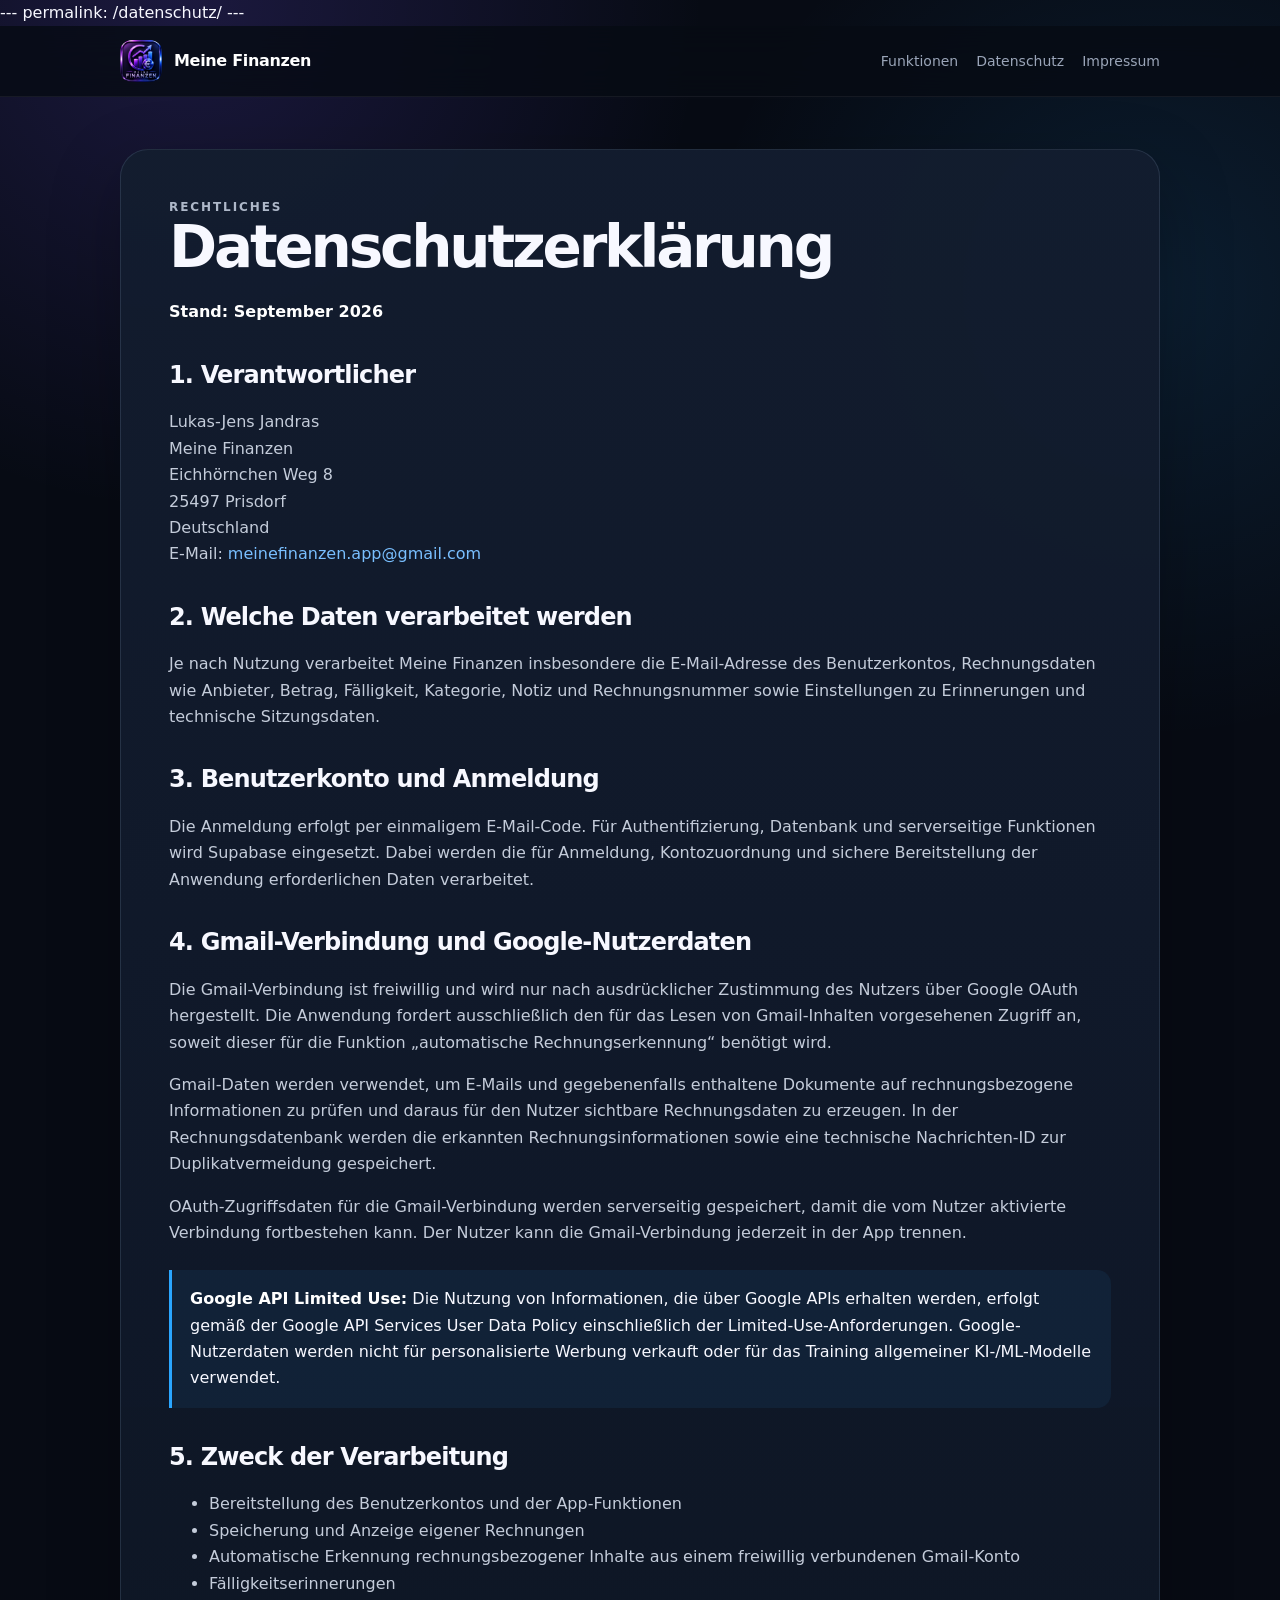
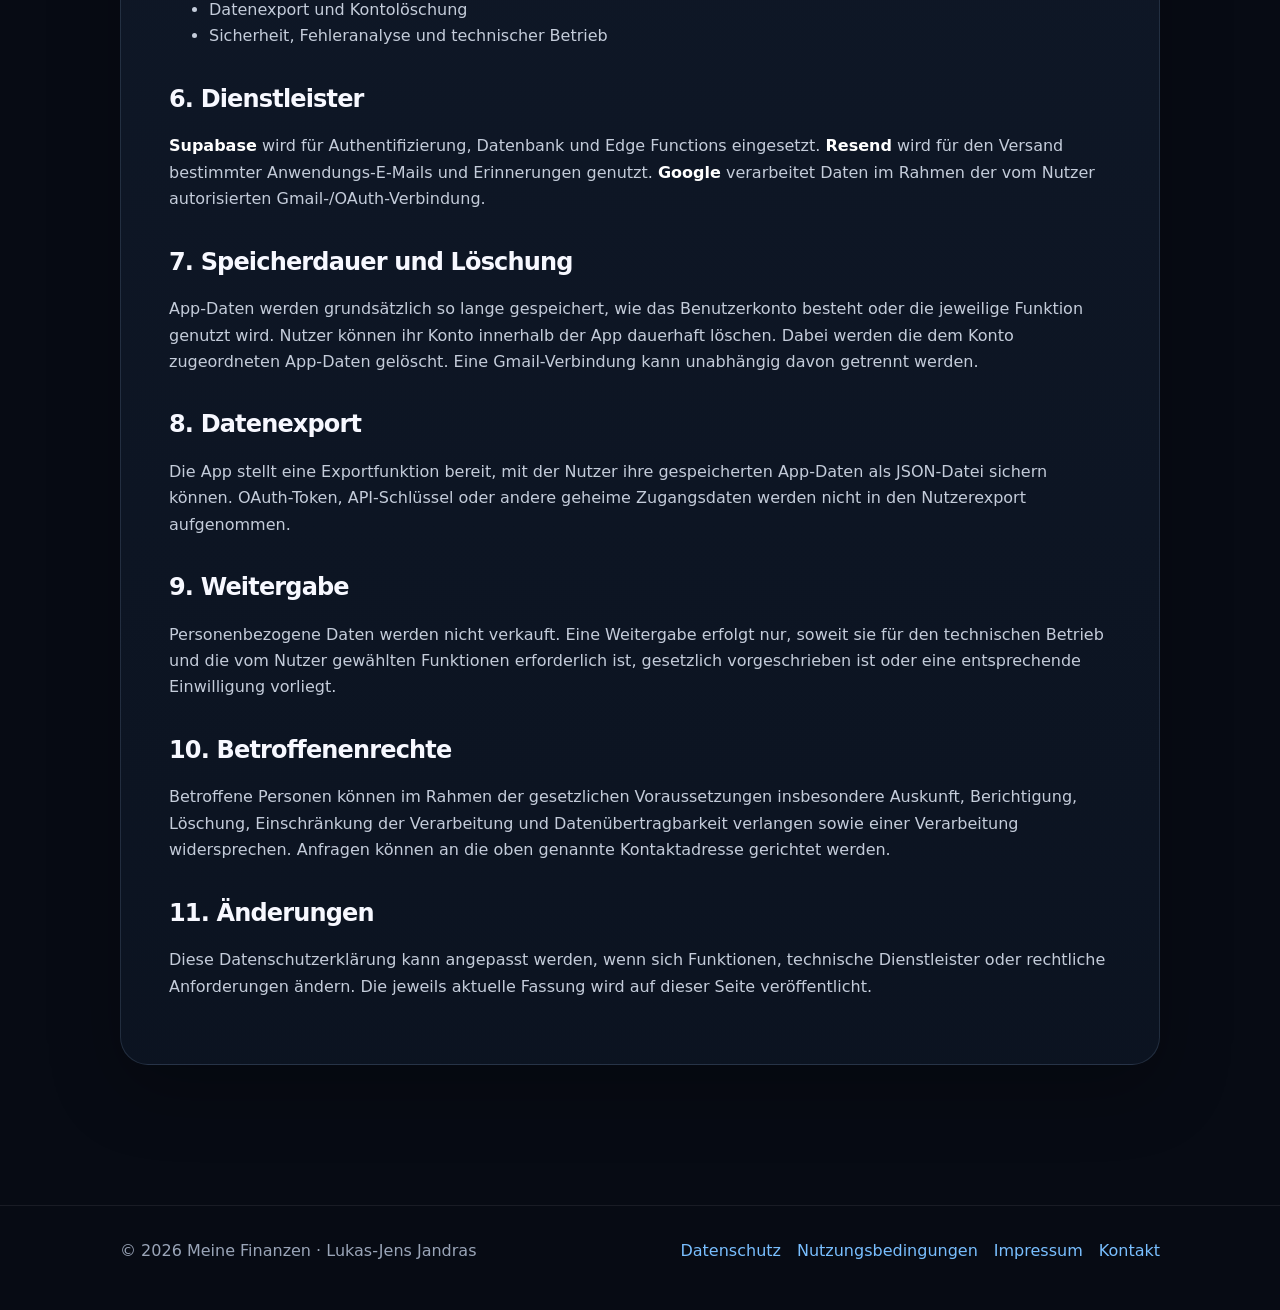
==== datenschutz.html @ 418738ff "Add files via upload" ====
---
permalink: /datenschutz/
---
<!doctype html><html lang="de"><head><meta charset="utf-8">
<meta name="viewport" content="width=device-width,initial-scale=1,viewport-fit=cover">
<meta name="theme-color" content="#070b14">
<link rel="icon" href="/logo.png">
<link rel="stylesheet" href="/styles.css">
<title>Datenschutz – Meine Finanzen</title>
<meta name="description" content="Datenschutzerklärung von Meine Finanzen.">
</head><body>
<div class="topbar">
  <div class="wrap nav">
    <a class="brand" href="/"><img src="/logo.png" alt=""><span>Meine Finanzen</span></a>
    <div class="links">
      <a href="/#funktionen">Funktionen</a>
      <a href="/datenschutz/">Datenschutz</a>
      <a href="/impressum/">Impressum</a>
    </div>
  </div>
</div>

<main class="legalWrap"><div class="wrap"><article class="legal">
<span class="kicker">Rechtliches</span><h1>Datenschutzerklärung</h1>
<p><strong>Stand: September 2026</strong></p>

<h2>1. Verantwortlicher</h2>
<p>Lukas-Jens Jandras<br>Meine Finanzen<br>Eichhörnchen Weg 8<br>25497 Prisdorf<br>Deutschland<br>
E-Mail: <a href="mailto:meinefinanzen.app@gmail.com">meinefinanzen.app@gmail.com</a></p>

<h2>2. Welche Daten verarbeitet werden</h2>
<p>Je nach Nutzung verarbeitet Meine Finanzen insbesondere die E-Mail-Adresse des Benutzerkontos, Rechnungsdaten wie Anbieter, Betrag, Fälligkeit, Kategorie, Notiz und Rechnungsnummer sowie Einstellungen zu Erinnerungen und technische Sitzungsdaten.</p>

<h2>3. Benutzerkonto und Anmeldung</h2>
<p>Die Anmeldung erfolgt per einmaligem E-Mail-Code. Für Authentifizierung, Datenbank und serverseitige Funktionen wird Supabase eingesetzt. Dabei werden die für Anmeldung, Kontozuordnung und sichere Bereitstellung der Anwendung erforderlichen Daten verarbeitet.</p>

<h2>4. Gmail-Verbindung und Google-Nutzerdaten</h2>
<p>Die Gmail-Verbindung ist freiwillig und wird nur nach ausdrücklicher Zustimmung des Nutzers über Google OAuth hergestellt. Die Anwendung fordert ausschließlich den für das Lesen von Gmail-Inhalten vorgesehenen Zugriff an, soweit dieser für die Funktion „automatische Rechnungserkennung“ benötigt wird.</p>
<p>Gmail-Daten werden verwendet, um E-Mails und gegebenenfalls enthaltene Dokumente auf rechnungsbezogene Informationen zu prüfen und daraus für den Nutzer sichtbare Rechnungsdaten zu erzeugen. In der Rechnungsdatenbank werden die erkannten Rechnungsinformationen sowie eine technische Nachrichten-ID zur Duplikatvermeidung gespeichert.</p>
<p>OAuth-Zugriffsdaten für die Gmail-Verbindung werden serverseitig gespeichert, damit die vom Nutzer aktivierte Verbindung fortbestehen kann. Der Nutzer kann die Gmail-Verbindung jederzeit in der App trennen.</p>

<div class="note"><strong>Google API Limited Use:</strong> Die Nutzung von Informationen, die über Google APIs erhalten werden, erfolgt gemäß der Google API Services User Data Policy einschließlich der Limited-Use-Anforderungen. Google-Nutzerdaten werden nicht für personalisierte Werbung verkauft oder für das Training allgemeiner KI-/ML-Modelle verwendet.</div>

<h2>5. Zweck der Verarbeitung</h2>
<ul>
<li>Bereitstellung des Benutzerkontos und der App-Funktionen</li>
<li>Speicherung und Anzeige eigener Rechnungen</li>
<li>Automatische Erkennung rechnungsbezogener Inhalte aus einem freiwillig verbundenen Gmail-Konto</li>
<li>Fälligkeitserinnerungen</li>
<li>Datenexport und Kontolöschung</li>
<li>Sicherheit, Fehleranalyse und technischer Betrieb</li>
</ul>

<h2>6. Dienstleister</h2>
<p><strong>Supabase</strong> wird für Authentifizierung, Datenbank und Edge Functions eingesetzt. <strong>Resend</strong> wird für den Versand bestimmter Anwendungs-E-Mails und Erinnerungen genutzt. <strong>Google</strong> verarbeitet Daten im Rahmen der vom Nutzer autorisierten Gmail-/OAuth-Verbindung.</p>

<h2>7. Speicherdauer und Löschung</h2>
<p>App-Daten werden grundsätzlich so lange gespeichert, wie das Benutzerkonto besteht oder die jeweilige Funktion genutzt wird. Nutzer können ihr Konto innerhalb der App dauerhaft löschen. Dabei werden die dem Konto zugeordneten App-Daten gelöscht. Eine Gmail-Verbindung kann unabhängig davon getrennt werden.</p>

<h2>8. Datenexport</h2>
<p>Die App stellt eine Exportfunktion bereit, mit der Nutzer ihre gespeicherten App-Daten als JSON-Datei sichern können. OAuth-Token, API-Schlüssel oder andere geheime Zugangsdaten werden nicht in den Nutzerexport aufgenommen.</p>

<h2>9. Weitergabe</h2>
<p>Personenbezogene Daten werden nicht verkauft. Eine Weitergabe erfolgt nur, soweit sie für den technischen Betrieb und die vom Nutzer gewählten Funktionen erforderlich ist, gesetzlich vorgeschrieben ist oder eine entsprechende Einwilligung vorliegt.</p>

<h2>10. Betroffenenrechte</h2>
<p>Betroffene Personen können im Rahmen der gesetzlichen Voraussetzungen insbesondere Auskunft, Berichtigung, Löschung, Einschränkung der Verarbeitung und Datenübertragbarkeit verlangen sowie einer Verarbeitung widersprechen. Anfragen können an die oben genannte Kontaktadresse gerichtet werden.</p>

<h2>11. Änderungen</h2>
<p>Diese Datenschutzerklärung kann angepasst werden, wenn sich Funktionen, technische Dienstleister oder rechtliche Anforderungen ändern. Die jeweils aktuelle Fassung wird auf dieser Seite veröffentlicht.</p>
</article></div></main>
<footer class="footer">
  <div class="wrap footerRow">
    <div>© 2026 Meine Finanzen · Lukas-Jens Jandras</div>
    <div class="footerLinks">
      <a href="/datenschutz/">Datenschutz</a>
      <a href="/nutzungsbedingungen/">Nutzungsbedingungen</a>
      <a href="/impressum/">Impressum</a>
      <a href="mailto:meinefinanzen.app@gmail.com">Kontakt</a>
    </div>
  </div>
</footer>
</body></html>
---- styles.css ----
:root{
  --bg:#070b14;--bg2:#0b1220;--card:#101827;--line:#243047;
  --text:#f7f8ff;--muted:#9aa5b8;--violet:#7757ff;--blue:#2aa6ff;
  --ok:#4fe0a1;--danger:#ff637d;--max:1040px
}
*{box-sizing:border-box}
html{scroll-behavior:smooth}
body{
  margin:0;color:var(--text);font:16px/1.65 Inter,ui-sans-serif,system-ui,-apple-system,
  BlinkMacSystemFont,"Segoe UI",sans-serif;
  background:
    radial-gradient(circle at 15% 0%,rgba(119,87,255,.18),transparent 32rem),
    radial-gradient(circle at 90% 10%,rgba(42,166,255,.12),transparent 28rem),
    var(--bg);
}
a{color:#79bfff;text-decoration:none}
a:hover{text-decoration:underline}
.wrap{width:min(calc(100% - 32px),var(--max));margin:auto}
.topbar{
  position:sticky;top:0;z-index:20;background:rgba(7,11,20,.82);
  backdrop-filter:blur(16px);border-bottom:1px solid rgba(255,255,255,.06)
}
.nav{min-height:70px;display:flex;align-items:center;justify-content:space-between;gap:20px}
.brand{display:flex;align-items:center;gap:12px;color:white;font-weight:800;letter-spacing:-.02em}
.brand img{width:42px;height:42px;border-radius:12px;object-fit:cover}
.links{display:flex;gap:18px;align-items:center;flex-wrap:wrap}
.links a{color:var(--muted);font-size:14px}
.hero{padding:88px 0 54px}
.heroGrid{display:grid;grid-template-columns:1.15fr .85fr;gap:56px;align-items:center}
.badge{
  display:inline-flex;padding:7px 12px;border:1px solid rgba(125,122,255,.35);
  border-radius:999px;background:rgba(119,87,255,.09);color:#c9c1ff;font-size:13px;font-weight:700
}
h1{font-size:clamp(44px,8vw,78px);line-height:1.02;letter-spacing:-.055em;margin:18px 0 22px}
h2{font-size:clamp(28px,4vw,40px);line-height:1.15;letter-spacing:-.035em;margin:0 0 20px}
h3{margin:0 0 8px;font-size:19px}
.lead{font-size:19px;color:#b7c1d2;max-width:700px}
.cta{display:flex;gap:12px;flex-wrap:wrap;margin-top:30px}
.btn{
  display:inline-flex;align-items:center;justify-content:center;padding:13px 19px;border-radius:14px;
  font-weight:800;border:1px solid var(--line);color:white;background:#121b2c;text-decoration:none!important
}
.btn.primary{border:0;background:linear-gradient(135deg,var(--violet),var(--blue));box-shadow:0 12px 35px rgba(61,123,255,.22)}
.heroCard,.card,.legal{
  border:1px solid rgba(136,158,194,.18);background:linear-gradient(180deg,rgba(19,29,47,.95),rgba(12,20,34,.96));
  box-shadow:0 24px 70px rgba(0,0,0,.26)
}
.heroCard{border-radius:34px;padding:24px}
.heroCard img{width:100%;display:block;border-radius:28px}
.section{padding:54px 0}
.muted{color:var(--muted)}
.grid{display:grid;grid-template-columns:repeat(2,minmax(0,1fr));gap:16px}
.card{padding:25px;border-radius:22px}
.icon{
  width:44px;height:44px;border-radius:14px;display:grid;place-items:center;margin-bottom:18px;
  background:linear-gradient(135deg,rgba(119,87,255,.28),rgba(42,166,255,.2));font-size:20px
}
.security{
  margin-top:20px;padding:22px;border-radius:22px;border:1px solid rgba(79,224,161,.2);
  background:rgba(79,224,161,.055)
}
.footer{margin-top:60px;padding:32px 0 46px;border-top:1px solid rgba(255,255,255,.07);color:var(--muted)}
.footerRow{display:flex;justify-content:space-between;gap:20px;flex-wrap:wrap}
.footerLinks{display:flex;gap:16px;flex-wrap:wrap}
.legalWrap{padding:52px 0 80px}
.legal{border-radius:28px;padding:clamp(24px,5vw,48px)}
.legal h1{font-size:clamp(38px,7vw,58px);margin-top:0}
.legal h2{font-size:24px;margin-top:36px}
.legal h3{margin-top:28px}
.legal p,.legal li{color:#c4ccda}
.legal strong{color:white}
.note{
  margin:24px 0;padding:16px 18px;border-left:3px solid var(--blue);
  background:rgba(42,166,255,.07);border-radius:0 14px 14px 0
}
.kicker{color:#aeb8c9;text-transform:uppercase;letter-spacing:.16em;font-size:12px;font-weight:800}
@media(max-width:760px){
  .hero{padding-top:56px}.heroGrid{grid-template-columns:1fr;gap:30px}
  .heroCard{max-width:430px}.grid{grid-template-columns:1fr}
  .nav{align-items:flex-start;padding:12px 0}.links{justify-content:flex-end;gap:10px}
  .links a{font-size:12px}.brand span{display:none}
}
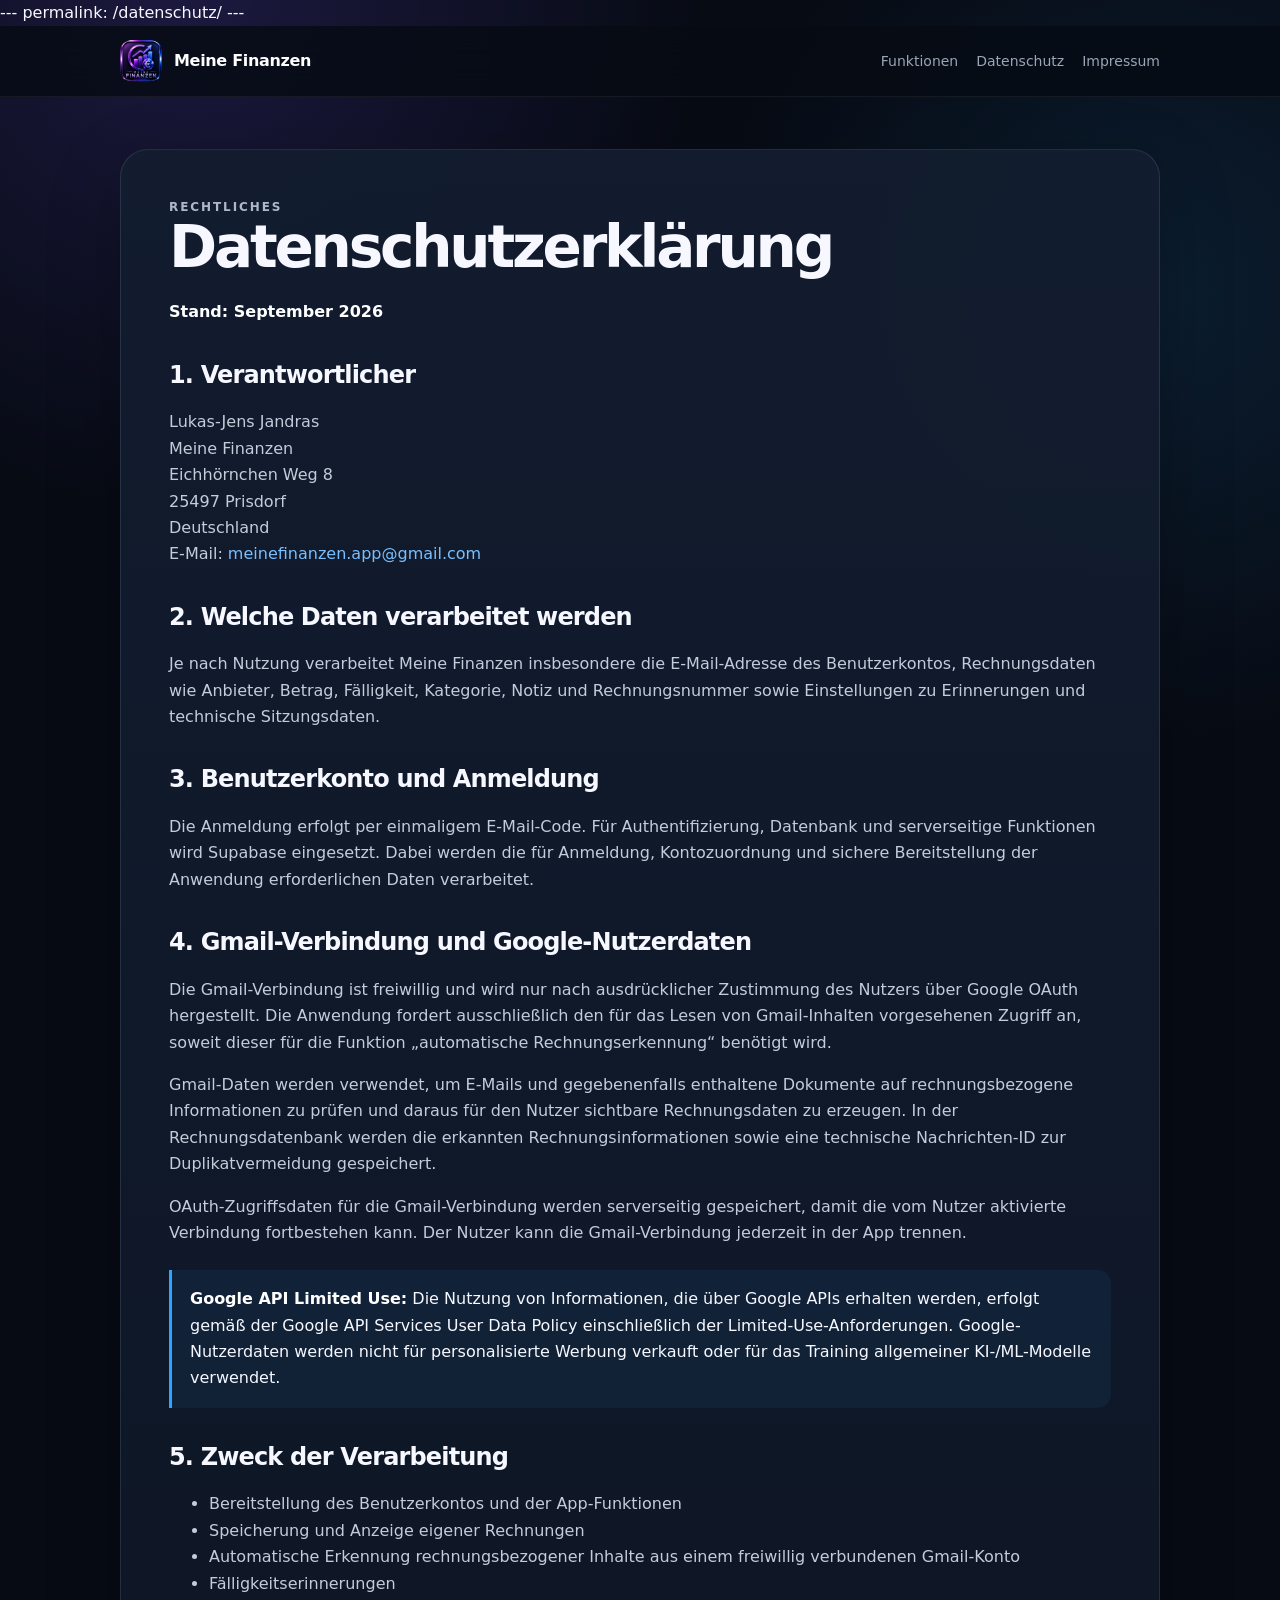
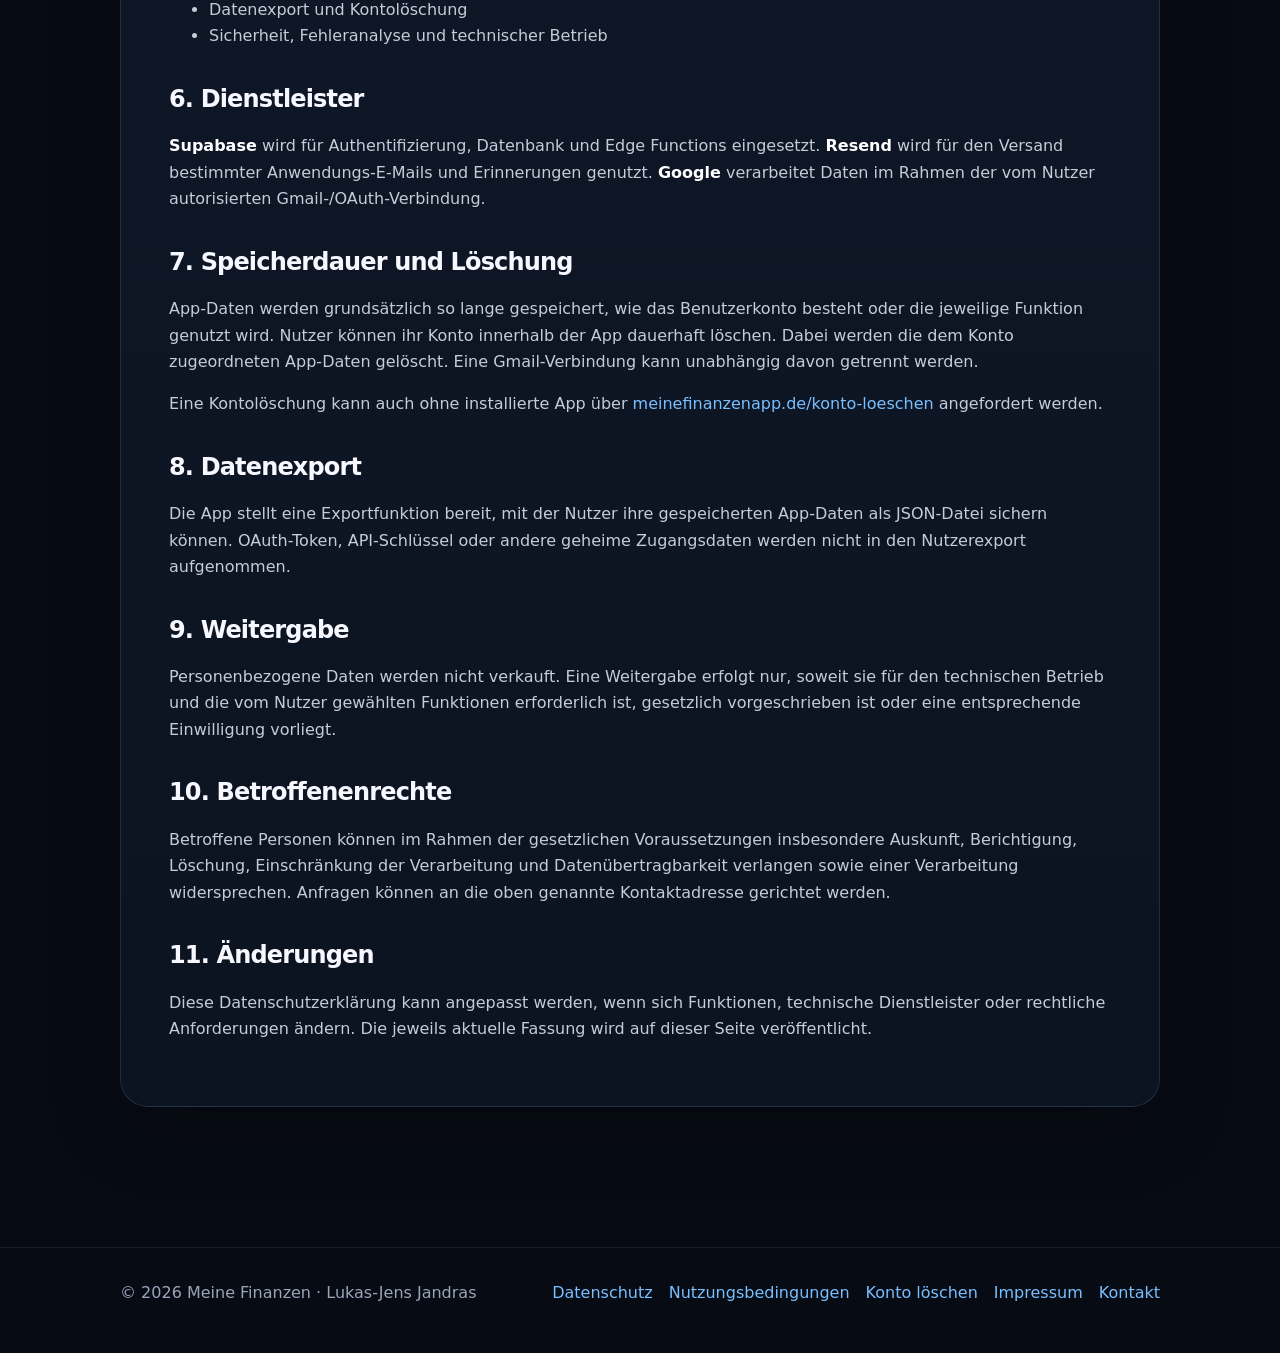
==== commit 94eec9ab: "Add files via upload" ====
--- a/datenschutz.html
+++ b/datenschutz.html
@@ -55,7 +55,7 @@
 <p><strong>Supabase</strong> wird für Authentifizierung, Datenbank und Edge Functions eingesetzt. <strong>Resend</strong> wird für den Versand bestimmter Anwendungs-E-Mails und Erinnerungen genutzt. <strong>Google</strong> verarbeitet Daten im Rahmen der vom Nutzer autorisierten Gmail-/OAuth-Verbindung.</p>
 
 <h2>7. Speicherdauer und Löschung</h2>
-<p>App-Daten werden grundsätzlich so lange gespeichert, wie das Benutzerkonto besteht oder die jeweilige Funktion genutzt wird. Nutzer können ihr Konto innerhalb der App dauerhaft löschen. Dabei werden die dem Konto zugeordneten App-Daten gelöscht. Eine Gmail-Verbindung kann unabhängig davon getrennt werden.</p>
+<p>App-Daten werden grundsätzlich so lange gespeichert, wie das Benutzerkonto besteht oder die jeweilige Funktion genutzt wird. Nutzer können ihr Konto innerhalb der App dauerhaft löschen. Dabei werden die dem Konto zugeordneten App-Daten gelöscht. Eine Gmail-Verbindung kann unabhängig davon getrennt werden.</p><p>Eine Kontolöschung kann auch ohne installierte App über <a href="/konto-loeschen/">meinefinanzenapp.de/konto-loeschen</a> angefordert werden.</p>
 
 <h2>8. Datenexport</h2>
 <p>Die App stellt eine Exportfunktion bereit, mit der Nutzer ihre gespeicherten App-Daten als JSON-Datei sichern können. OAuth-Token, API-Schlüssel oder andere geheime Zugangsdaten werden nicht in den Nutzerexport aufgenommen.</p>
@@ -75,6 +75,7 @@
     <div class="footerLinks">
       <a href="/datenschutz/">Datenschutz</a>
       <a href="/nutzungsbedingungen/">Nutzungsbedingungen</a>
+      <a href="/konto-loeschen/">Konto löschen</a>
       <a href="/impressum/">Impressum</a>
       <a href="mailto:meinefinanzen.app@gmail.com">Kontakt</a>
     </div>
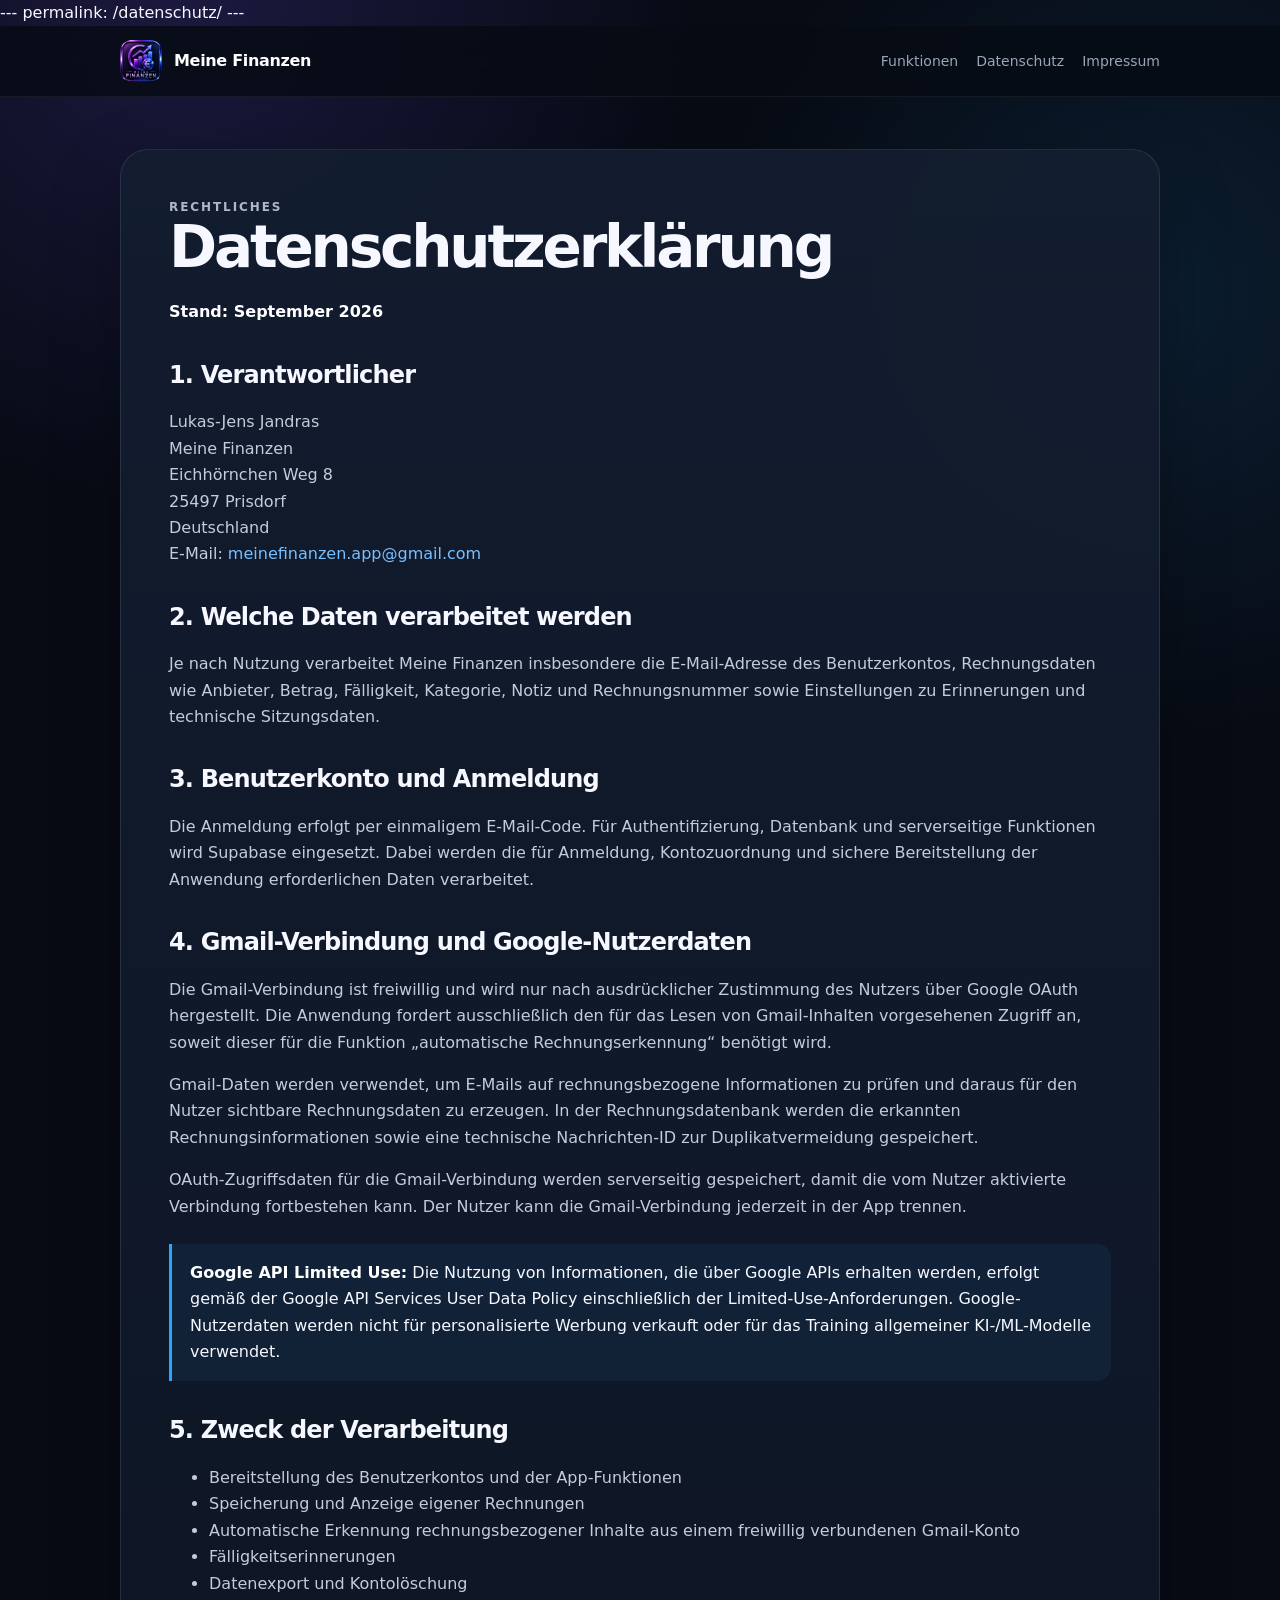
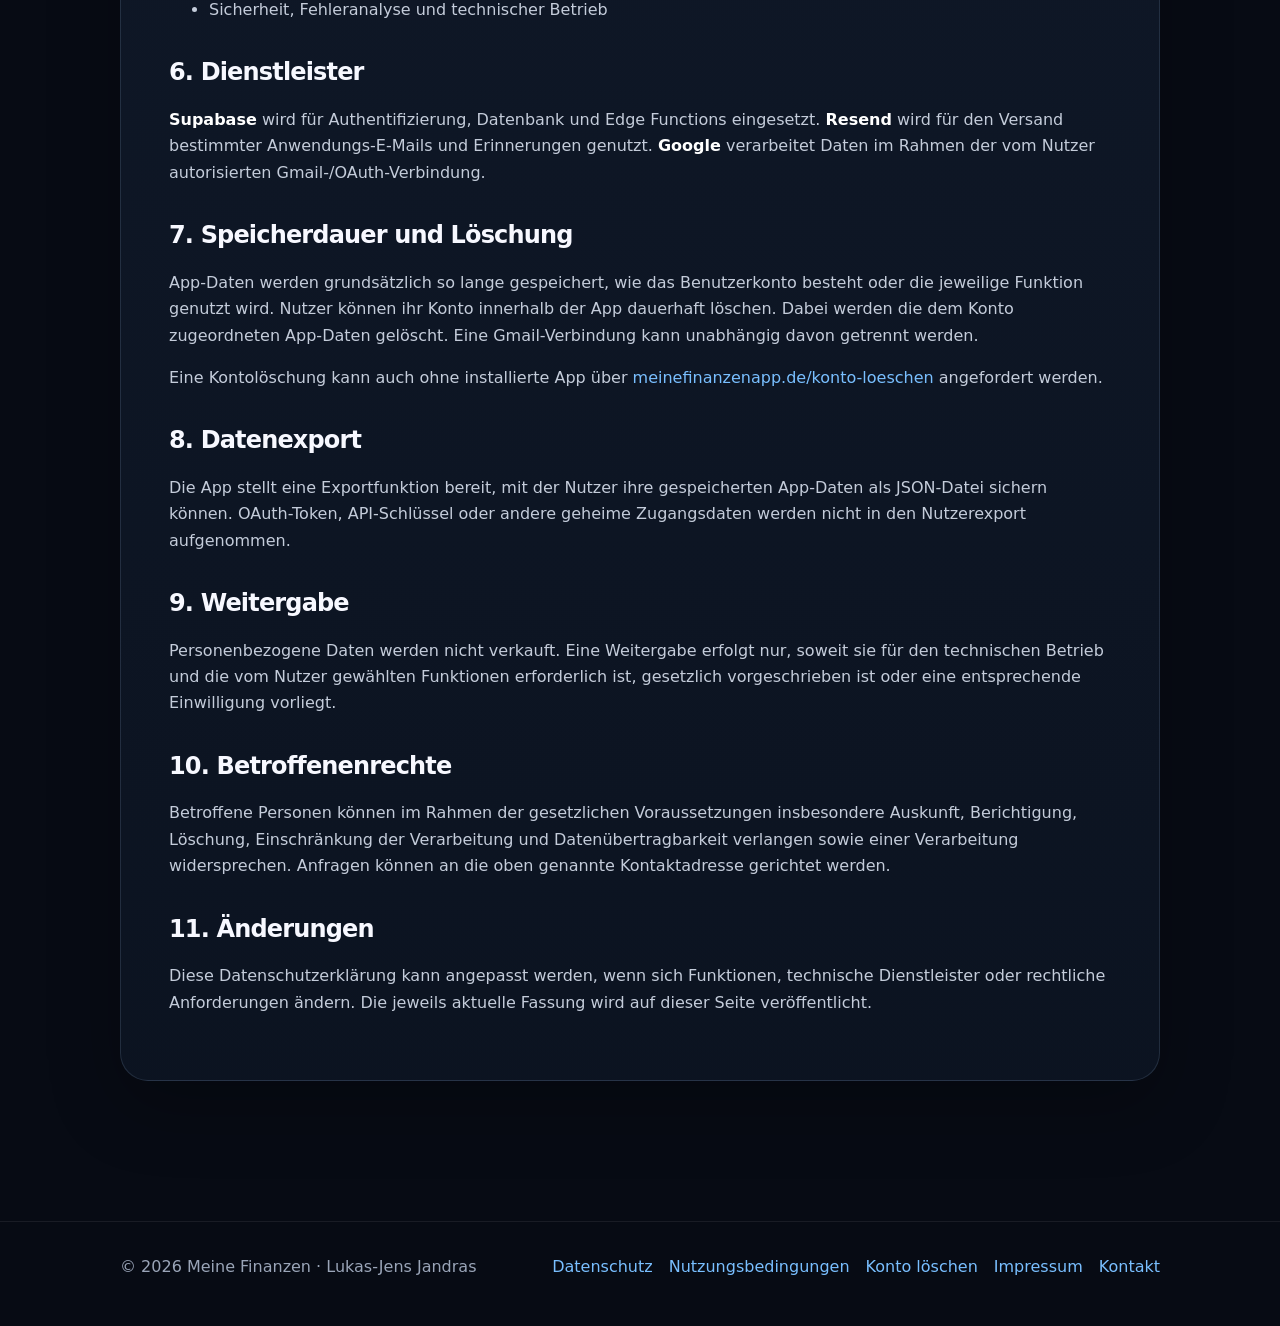
==== commit 78a24cc5: "Update datenschutz.html" ====
--- a/datenschutz.html
+++ b/datenschutz.html
@@ -1,84 +1,274 @@
 ---
 permalink: /datenschutz/
 ---
-<!doctype html><html lang="de"><head><meta charset="utf-8">
+<!doctype html>
+<html lang="de">
+<head>
+<meta charset="utf-8">
+
 <meta name="viewport" content="width=device-width,initial-scale=1,viewport-fit=cover">
 <meta name="theme-color" content="#070b14">
+
 <link rel="icon" href="/logo.png">
 <link rel="stylesheet" href="/styles.css">
+
 <title>Datenschutz – Meine Finanzen</title>
-<meta name="description" content="Datenschutzerklärung von Meine Finanzen.">
-</head><body>
+
+<meta
+  name="description"
+  content="Datenschutzerklärung von Meine Finanzen."
+>
+</head>
+
+<body>
+
 <div class="topbar">
   <div class="wrap nav">
-    <a class="brand" href="/"><img src="/logo.png" alt=""><span>Meine Finanzen</span></a>
+
+    <a class="brand" href="/">
+      <img src="/logo.png" alt="">
+      <span>Meine Finanzen</span>
+    </a>
+
     <div class="links">
       <a href="/#funktionen">Funktionen</a>
       <a href="/datenschutz/">Datenschutz</a>
       <a href="/impressum/">Impressum</a>
     </div>
+
   </div>
 </div>
 
-<main class="legalWrap"><div class="wrap"><article class="legal">
-<span class="kicker">Rechtliches</span><h1>Datenschutzerklärung</h1>
-<p><strong>Stand: September 2026</strong></p>
+
+<main class="legalWrap">
+<div class="wrap">
+
+<article class="legal">
+
+<span class="kicker">Rechtliches</span>
+
+<h1>Datenschutzerklärung</h1>
+
+<p>
+  <strong>Stand: September 2026</strong>
+</p>
+
 
 <h2>1. Verantwortlicher</h2>
-<p>Lukas-Jens Jandras<br>Meine Finanzen<br>Eichhörnchen Weg 8<br>25497 Prisdorf<br>Deutschland<br>
-E-Mail: <a href="mailto:meinefinanzen.app@gmail.com">meinefinanzen.app@gmail.com</a></p>
+
+<p>
+Lukas-Jens Jandras<br>
+Meine Finanzen<br>
+Eichhörnchen Weg 8<br>
+25497 Prisdorf<br>
+Deutschland<br>
+E-Mail:
+<a href="mailto:meinefinanzen.app@gmail.com">
+meinefinanzen.app@gmail.com
+</a>
+</p>
+
 
 <h2>2. Welche Daten verarbeitet werden</h2>
-<p>Je nach Nutzung verarbeitet Meine Finanzen insbesondere die E-Mail-Adresse des Benutzerkontos, Rechnungsdaten wie Anbieter, Betrag, Fälligkeit, Kategorie, Notiz und Rechnungsnummer sowie Einstellungen zu Erinnerungen und technische Sitzungsdaten.</p>
+
+<p>
+Je nach Nutzung verarbeitet Meine Finanzen insbesondere die
+E-Mail-Adresse des Benutzerkontos, Rechnungsdaten wie Anbieter,
+Betrag, Fälligkeit, Kategorie, Notiz und Rechnungsnummer sowie
+Einstellungen zu Erinnerungen und technische Sitzungsdaten.
+</p>
+
 
 <h2>3. Benutzerkonto und Anmeldung</h2>
-<p>Die Anmeldung erfolgt per einmaligem E-Mail-Code. Für Authentifizierung, Datenbank und serverseitige Funktionen wird Supabase eingesetzt. Dabei werden die für Anmeldung, Kontozuordnung und sichere Bereitstellung der Anwendung erforderlichen Daten verarbeitet.</p>
+
+<p>
+Die Anmeldung erfolgt per einmaligem E-Mail-Code.
+Für Authentifizierung, Datenbank und serverseitige Funktionen wird
+Supabase eingesetzt.
+
+Dabei werden die für Anmeldung, Kontozuordnung und sichere
+Bereitstellung der Anwendung erforderlichen Daten verarbeitet.
+</p>
+
 
 <h2>4. Gmail-Verbindung und Google-Nutzerdaten</h2>
-<p>Die Gmail-Verbindung ist freiwillig und wird nur nach ausdrücklicher Zustimmung des Nutzers über Google OAuth hergestellt. Die Anwendung fordert ausschließlich den für das Lesen von Gmail-Inhalten vorgesehenen Zugriff an, soweit dieser für die Funktion „automatische Rechnungserkennung“ benötigt wird.</p>
-<p>Gmail-Daten werden verwendet, um E-Mails und gegebenenfalls enthaltene Dokumente auf rechnungsbezogene Informationen zu prüfen und daraus für den Nutzer sichtbare Rechnungsdaten zu erzeugen. In der Rechnungsdatenbank werden die erkannten Rechnungsinformationen sowie eine technische Nachrichten-ID zur Duplikatvermeidung gespeichert.</p>
-<p>OAuth-Zugriffsdaten für die Gmail-Verbindung werden serverseitig gespeichert, damit die vom Nutzer aktivierte Verbindung fortbestehen kann. Der Nutzer kann die Gmail-Verbindung jederzeit in der App trennen.</p>
-
-<div class="note"><strong>Google API Limited Use:</strong> Die Nutzung von Informationen, die über Google APIs erhalten werden, erfolgt gemäß der Google API Services User Data Policy einschließlich der Limited-Use-Anforderungen. Google-Nutzerdaten werden nicht für personalisierte Werbung verkauft oder für das Training allgemeiner KI-/ML-Modelle verwendet.</div>
+
+<p>
+Die Gmail-Verbindung ist freiwillig und wird nur nach ausdrücklicher
+Zustimmung des Nutzers über Google OAuth hergestellt.
+
+Die Anwendung fordert ausschließlich den für das Lesen von
+Gmail-Inhalten vorgesehenen Zugriff an, soweit dieser für die Funktion
+„automatische Rechnungserkennung“ benötigt wird.
+</p>
+
+<p>
+Gmail-Daten werden verwendet, um E-Mails auf rechnungsbezogene
+Informationen zu prüfen und daraus für den Nutzer sichtbare
+Rechnungsdaten zu erzeugen.
+
+In der Rechnungsdatenbank werden die erkannten Rechnungsinformationen
+sowie eine technische Nachrichten-ID zur Duplikatvermeidung gespeichert.
+</p>
+
+<p>
+OAuth-Zugriffsdaten für die Gmail-Verbindung werden serverseitig
+gespeichert, damit die vom Nutzer aktivierte Verbindung fortbestehen kann.
+
+Der Nutzer kann die Gmail-Verbindung jederzeit in der App trennen.
+</p>
+
+
+<div class="note">
+
+<strong>Google API Limited Use:</strong>
+
+Die Nutzung von Informationen, die über Google APIs erhalten werden,
+erfolgt gemäß der Google API Services User Data Policy einschließlich
+der Limited-Use-Anforderungen.
+
+Google-Nutzerdaten werden nicht für personalisierte Werbung verkauft
+oder für das Training allgemeiner KI-/ML-Modelle verwendet.
+
+</div>
+
 
 <h2>5. Zweck der Verarbeitung</h2>
+
 <ul>
-<li>Bereitstellung des Benutzerkontos und der App-Funktionen</li>
-<li>Speicherung und Anzeige eigener Rechnungen</li>
-<li>Automatische Erkennung rechnungsbezogener Inhalte aus einem freiwillig verbundenen Gmail-Konto</li>
-<li>Fälligkeitserinnerungen</li>
-<li>Datenexport und Kontolöschung</li>
-<li>Sicherheit, Fehleranalyse und technischer Betrieb</li>
+  <li>Bereitstellung des Benutzerkontos und der App-Funktionen</li>
+  <li>Speicherung und Anzeige eigener Rechnungen</li>
+  <li>
+    Automatische Erkennung rechnungsbezogener Inhalte aus einem
+    freiwillig verbundenen Gmail-Konto
+  </li>
+  <li>Fälligkeitserinnerungen</li>
+  <li>Datenexport und Kontolöschung</li>
+  <li>Sicherheit, Fehleranalyse und technischer Betrieb</li>
 </ul>
 
+
 <h2>6. Dienstleister</h2>
-<p><strong>Supabase</strong> wird für Authentifizierung, Datenbank und Edge Functions eingesetzt. <strong>Resend</strong> wird für den Versand bestimmter Anwendungs-E-Mails und Erinnerungen genutzt. <strong>Google</strong> verarbeitet Daten im Rahmen der vom Nutzer autorisierten Gmail-/OAuth-Verbindung.</p>
+
+<p>
+<strong>Supabase</strong> wird für Authentifizierung, Datenbank und
+Edge Functions eingesetzt.
+
+<strong>Resend</strong> wird für den Versand bestimmter
+Anwendungs-E-Mails und Erinnerungen genutzt.
+
+<strong>Google</strong> verarbeitet Daten im Rahmen der vom Nutzer
+autorisierten Gmail-/OAuth-Verbindung.
+</p>
+
 
 <h2>7. Speicherdauer und Löschung</h2>
-<p>App-Daten werden grundsätzlich so lange gespeichert, wie das Benutzerkonto besteht oder die jeweilige Funktion genutzt wird. Nutzer können ihr Konto innerhalb der App dauerhaft löschen. Dabei werden die dem Konto zugeordneten App-Daten gelöscht. Eine Gmail-Verbindung kann unabhängig davon getrennt werden.</p><p>Eine Kontolöschung kann auch ohne installierte App über <a href="/konto-loeschen/">meinefinanzenapp.de/konto-loeschen</a> angefordert werden.</p>
+
+<p>
+App-Daten werden grundsätzlich so lange gespeichert, wie das
+Benutzerkonto besteht oder die jeweilige Funktion genutzt wird.
+
+Nutzer können ihr Konto innerhalb der App dauerhaft löschen.
+
+Dabei werden die dem Konto zugeordneten App-Daten gelöscht.
+
+Eine Gmail-Verbindung kann unabhängig davon getrennt werden.
+</p>
+
+<p>
+Eine Kontolöschung kann auch ohne installierte App über
+<a href="/konto-loeschen/">
+meinefinanzenapp.de/konto-loeschen
+</a>
+angefordert werden.
+</p>
+
 
 <h2>8. Datenexport</h2>
-<p>Die App stellt eine Exportfunktion bereit, mit der Nutzer ihre gespeicherten App-Daten als JSON-Datei sichern können. OAuth-Token, API-Schlüssel oder andere geheime Zugangsdaten werden nicht in den Nutzerexport aufgenommen.</p>
+
+<p>
+Die App stellt eine Exportfunktion bereit, mit der Nutzer ihre
+gespeicherten App-Daten als JSON-Datei sichern können.
+
+OAuth-Token, API-Schlüssel oder andere geheime Zugangsdaten werden
+nicht in den Nutzerexport aufgenommen.
+</p>
+
 
 <h2>9. Weitergabe</h2>
-<p>Personenbezogene Daten werden nicht verkauft. Eine Weitergabe erfolgt nur, soweit sie für den technischen Betrieb und die vom Nutzer gewählten Funktionen erforderlich ist, gesetzlich vorgeschrieben ist oder eine entsprechende Einwilligung vorliegt.</p>
+
+<p>
+Personenbezogene Daten werden nicht verkauft.
+
+Eine Weitergabe erfolgt nur, soweit sie für den technischen Betrieb
+und die vom Nutzer gewählten Funktionen erforderlich ist,
+gesetzlich vorgeschrieben ist oder eine entsprechende Einwilligung
+vorliegt.
+</p>
+
 
 <h2>10. Betroffenenrechte</h2>
-<p>Betroffene Personen können im Rahmen der gesetzlichen Voraussetzungen insbesondere Auskunft, Berichtigung, Löschung, Einschränkung der Verarbeitung und Datenübertragbarkeit verlangen sowie einer Verarbeitung widersprechen. Anfragen können an die oben genannte Kontaktadresse gerichtet werden.</p>
+
+<p>
+Betroffene Personen können im Rahmen der gesetzlichen Voraussetzungen
+insbesondere Auskunft, Berichtigung, Löschung, Einschränkung der
+Verarbeitung und Datenübertragbarkeit verlangen sowie einer
+Verarbeitung widersprechen.
+
+Anfragen können an die oben genannte Kontaktadresse gerichtet werden.
+</p>
+
 
 <h2>11. Änderungen</h2>
-<p>Diese Datenschutzerklärung kann angepasst werden, wenn sich Funktionen, technische Dienstleister oder rechtliche Anforderungen ändern. Die jeweils aktuelle Fassung wird auf dieser Seite veröffentlicht.</p>
-</article></div></main>
+
+<p>
+Diese Datenschutzerklärung kann angepasst werden, wenn sich Funktionen,
+technische Dienstleister oder rechtliche Anforderungen ändern.
+
+Die jeweils aktuelle Fassung wird auf dieser Seite veröffentlicht.
+</p>
+
+</article>
+
+</div>
+</main>
+
+
 <footer class="footer">
+
   <div class="wrap footerRow">
-    <div>© 2026 Meine Finanzen · Lukas-Jens Jandras</div>
+
+    <div>
+      © 2026 Meine Finanzen · Lukas-Jens Jandras
+    </div>
+
     <div class="footerLinks">
-      <a href="/datenschutz/">Datenschutz</a>
-      <a href="/nutzungsbedingungen/">Nutzungsbedingungen</a>
-      <a href="/konto-loeschen/">Konto löschen</a>
-      <a href="/impressum/">Impressum</a>
-      <a href="mailto:meinefinanzen.app@gmail.com">Kontakt</a>
+
+      <a href="/datenschutz/">
+        Datenschutz
+      </a>
+
+      <a href="/nutzungsbedingungen/">
+        Nutzungsbedingungen
+      </a>
+
+      <a href="/konto-loeschen/">
+        Konto löschen
+      </a>
+
+      <a href="/impressum/">
+        Impressum
+      </a>
+
+      <a href="mailto:meinefinanzen.app@gmail.com">
+        Kontakt
+      </a>
+
     </div>
+
   </div>
+
 </footer>
-</body></html>+
+</body>
+</html>
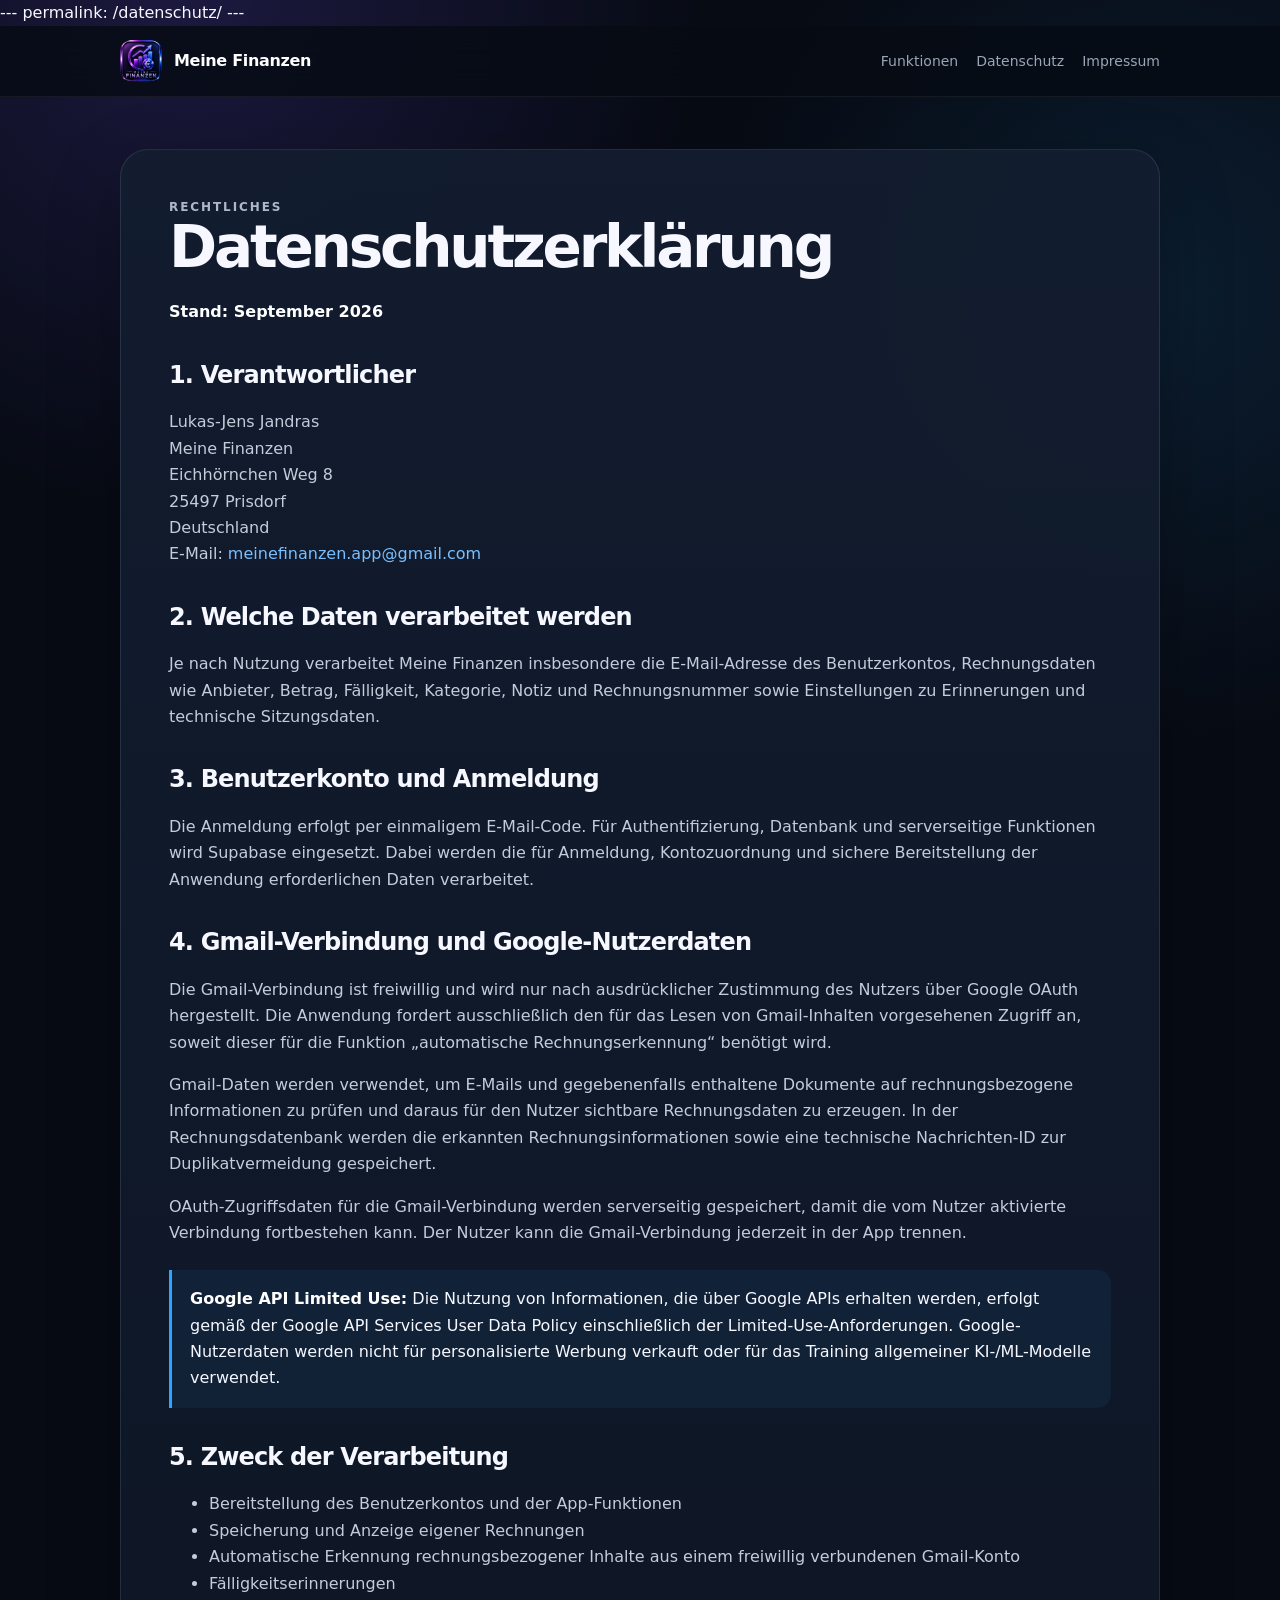
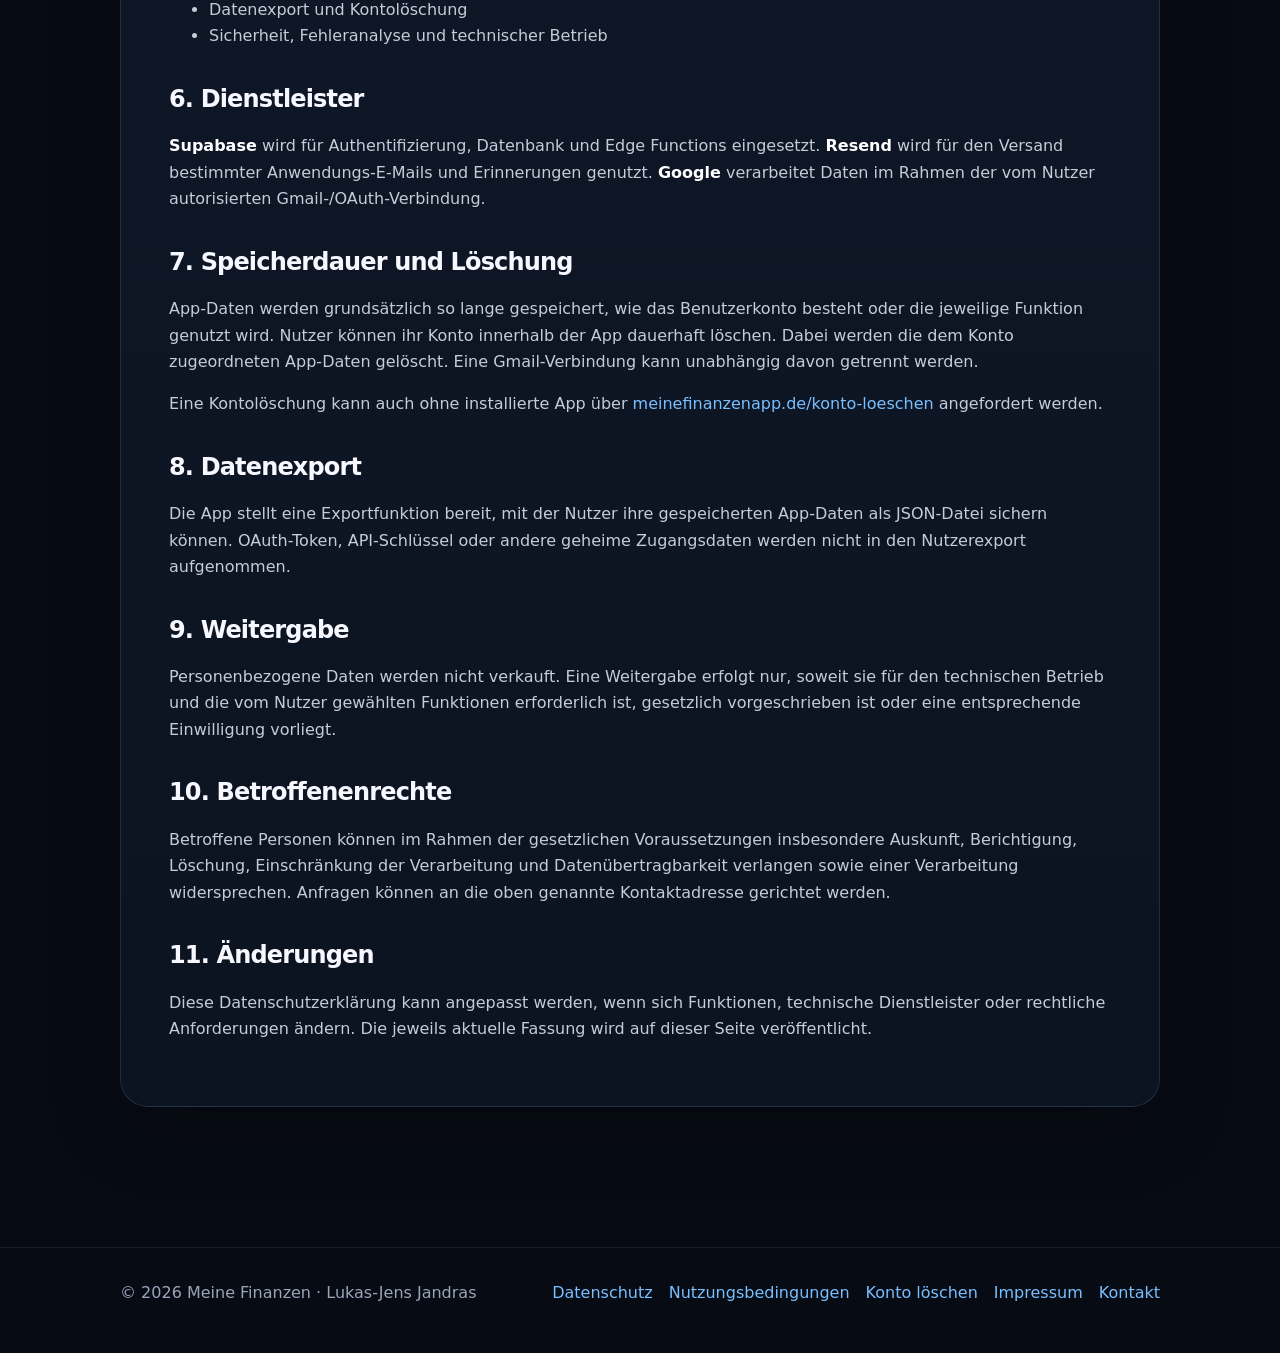
==== commit 82606987: "datenschutz.html" ====
--- a/datenschutz.html
+++ b/datenschutz.html
@@ -1,274 +1,84 @@
 ---
 permalink: /datenschutz/
 ---
-<!doctype html>
-<html lang="de">
-<head>
-<meta charset="utf-8">
-
+<!doctype html><html lang="de"><head><meta charset="utf-8">
 <meta name="viewport" content="width=device-width,initial-scale=1,viewport-fit=cover">
 <meta name="theme-color" content="#070b14">
-
 <link rel="icon" href="/logo.png">
 <link rel="stylesheet" href="/styles.css">
-
 <title>Datenschutz – Meine Finanzen</title>
-
-<meta
-  name="description"
-  content="Datenschutzerklärung von Meine Finanzen."
->
-</head>
-
-<body>
-
+<meta name="description" content="Datenschutzerklärung von Meine Finanzen.">
+</head><body>
 <div class="topbar">
   <div class="wrap nav">
-
-    <a class="brand" href="/">
-      <img src="/logo.png" alt="">
-      <span>Meine Finanzen</span>
-    </a>
-
+    <a class="brand" href="/"><img src="/logo.png" alt=""><span>Meine Finanzen</span></a>
     <div class="links">
       <a href="/#funktionen">Funktionen</a>
       <a href="/datenschutz/">Datenschutz</a>
       <a href="/impressum/">Impressum</a>
     </div>
-
   </div>
 </div>
 
-
-<main class="legalWrap">
-<div class="wrap">
-
-<article class="legal">
-
-<span class="kicker">Rechtliches</span>
-
-<h1>Datenschutzerklärung</h1>
-
-<p>
-  <strong>Stand: September 2026</strong>
-</p>
-
+<main class="legalWrap"><div class="wrap"><article class="legal">
+<span class="kicker">Rechtliches</span><h1>Datenschutzerklärung</h1>
+<p><strong>Stand: September 2026</strong></p>
 
 <h2>1. Verantwortlicher</h2>
-
-<p>
-Lukas-Jens Jandras<br>
-Meine Finanzen<br>
-Eichhörnchen Weg 8<br>
-25497 Prisdorf<br>
-Deutschland<br>
-E-Mail:
-<a href="mailto:meinefinanzen.app@gmail.com">
-meinefinanzen.app@gmail.com
-</a>
-</p>
-
+<p>Lukas-Jens Jandras<br>Meine Finanzen<br>Eichhörnchen Weg 8<br>25497 Prisdorf<br>Deutschland<br>
+E-Mail: <a href="mailto:meinefinanzen.app@gmail.com">meinefinanzen.app@gmail.com</a></p>
 
 <h2>2. Welche Daten verarbeitet werden</h2>
-
-<p>
-Je nach Nutzung verarbeitet Meine Finanzen insbesondere die
-E-Mail-Adresse des Benutzerkontos, Rechnungsdaten wie Anbieter,
-Betrag, Fälligkeit, Kategorie, Notiz und Rechnungsnummer sowie
-Einstellungen zu Erinnerungen und technische Sitzungsdaten.
-</p>
-
+<p>Je nach Nutzung verarbeitet Meine Finanzen insbesondere die E-Mail-Adresse des Benutzerkontos, Rechnungsdaten wie Anbieter, Betrag, Fälligkeit, Kategorie, Notiz und Rechnungsnummer sowie Einstellungen zu Erinnerungen und technische Sitzungsdaten.</p>
 
 <h2>3. Benutzerkonto und Anmeldung</h2>
-
-<p>
-Die Anmeldung erfolgt per einmaligem E-Mail-Code.
-Für Authentifizierung, Datenbank und serverseitige Funktionen wird
-Supabase eingesetzt.
-
-Dabei werden die für Anmeldung, Kontozuordnung und sichere
-Bereitstellung der Anwendung erforderlichen Daten verarbeitet.
-</p>
-
+<p>Die Anmeldung erfolgt per einmaligem E-Mail-Code. Für Authentifizierung, Datenbank und serverseitige Funktionen wird Supabase eingesetzt. Dabei werden die für Anmeldung, Kontozuordnung und sichere Bereitstellung der Anwendung erforderlichen Daten verarbeitet.</p>
 
 <h2>4. Gmail-Verbindung und Google-Nutzerdaten</h2>
+<p>Die Gmail-Verbindung ist freiwillig und wird nur nach ausdrücklicher Zustimmung des Nutzers über Google OAuth hergestellt. Die Anwendung fordert ausschließlich den für das Lesen von Gmail-Inhalten vorgesehenen Zugriff an, soweit dieser für die Funktion „automatische Rechnungserkennung“ benötigt wird.</p>
+<p>Gmail-Daten werden verwendet, um E-Mails und gegebenenfalls enthaltene Dokumente auf rechnungsbezogene Informationen zu prüfen und daraus für den Nutzer sichtbare Rechnungsdaten zu erzeugen. In der Rechnungsdatenbank werden die erkannten Rechnungsinformationen sowie eine technische Nachrichten-ID zur Duplikatvermeidung gespeichert.</p>
+<p>OAuth-Zugriffsdaten für die Gmail-Verbindung werden serverseitig gespeichert, damit die vom Nutzer aktivierte Verbindung fortbestehen kann. Der Nutzer kann die Gmail-Verbindung jederzeit in der App trennen.</p>
 
-<p>
-Die Gmail-Verbindung ist freiwillig und wird nur nach ausdrücklicher
-Zustimmung des Nutzers über Google OAuth hergestellt.
-
-Die Anwendung fordert ausschließlich den für das Lesen von
-Gmail-Inhalten vorgesehenen Zugriff an, soweit dieser für die Funktion
-„automatische Rechnungserkennung“ benötigt wird.
-</p>
-
-<p>
-Gmail-Daten werden verwendet, um E-Mails auf rechnungsbezogene
-Informationen zu prüfen und daraus für den Nutzer sichtbare
-Rechnungsdaten zu erzeugen.
-
-In der Rechnungsdatenbank werden die erkannten Rechnungsinformationen
-sowie eine technische Nachrichten-ID zur Duplikatvermeidung gespeichert.
-</p>
-
-<p>
-OAuth-Zugriffsdaten für die Gmail-Verbindung werden serverseitig
-gespeichert, damit die vom Nutzer aktivierte Verbindung fortbestehen kann.
-
-Der Nutzer kann die Gmail-Verbindung jederzeit in der App trennen.
-</p>
-
-
-<div class="note">
-
-<strong>Google API Limited Use:</strong>
-
-Die Nutzung von Informationen, die über Google APIs erhalten werden,
-erfolgt gemäß der Google API Services User Data Policy einschließlich
-der Limited-Use-Anforderungen.
-
-Google-Nutzerdaten werden nicht für personalisierte Werbung verkauft
-oder für das Training allgemeiner KI-/ML-Modelle verwendet.
-
-</div>
-
+<div class="note"><strong>Google API Limited Use:</strong> Die Nutzung von Informationen, die über Google APIs erhalten werden, erfolgt gemäß der Google API Services User Data Policy einschließlich der Limited-Use-Anforderungen. Google-Nutzerdaten werden nicht für personalisierte Werbung verkauft oder für das Training allgemeiner KI-/ML-Modelle verwendet.</div>
 
 <h2>5. Zweck der Verarbeitung</h2>
-
 <ul>
-  <li>Bereitstellung des Benutzerkontos und der App-Funktionen</li>
-  <li>Speicherung und Anzeige eigener Rechnungen</li>
-  <li>
-    Automatische Erkennung rechnungsbezogener Inhalte aus einem
-    freiwillig verbundenen Gmail-Konto
-  </li>
-  <li>Fälligkeitserinnerungen</li>
-  <li>Datenexport und Kontolöschung</li>
-  <li>Sicherheit, Fehleranalyse und technischer Betrieb</li>
+<li>Bereitstellung des Benutzerkontos und der App-Funktionen</li>
+<li>Speicherung und Anzeige eigener Rechnungen</li>
+<li>Automatische Erkennung rechnungsbezogener Inhalte aus einem freiwillig verbundenen Gmail-Konto</li>
+<li>Fälligkeitserinnerungen</li>
+<li>Datenexport und Kontolöschung</li>
+<li>Sicherheit, Fehleranalyse und technischer Betrieb</li>
 </ul>
 
-
 <h2>6. Dienstleister</h2>
-
-<p>
-<strong>Supabase</strong> wird für Authentifizierung, Datenbank und
-Edge Functions eingesetzt.
-
-<strong>Resend</strong> wird für den Versand bestimmter
-Anwendungs-E-Mails und Erinnerungen genutzt.
-
-<strong>Google</strong> verarbeitet Daten im Rahmen der vom Nutzer
-autorisierten Gmail-/OAuth-Verbindung.
-</p>
-
+<p><strong>Supabase</strong> wird für Authentifizierung, Datenbank und Edge Functions eingesetzt. <strong>Resend</strong> wird für den Versand bestimmter Anwendungs-E-Mails und Erinnerungen genutzt. <strong>Google</strong> verarbeitet Daten im Rahmen der vom Nutzer autorisierten Gmail-/OAuth-Verbindung.</p>
 
 <h2>7. Speicherdauer und Löschung</h2>
-
-<p>
-App-Daten werden grundsätzlich so lange gespeichert, wie das
-Benutzerkonto besteht oder die jeweilige Funktion genutzt wird.
-
-Nutzer können ihr Konto innerhalb der App dauerhaft löschen.
-
-Dabei werden die dem Konto zugeordneten App-Daten gelöscht.
-
-Eine Gmail-Verbindung kann unabhängig davon getrennt werden.
-</p>
-
-<p>
-Eine Kontolöschung kann auch ohne installierte App über
-<a href="/konto-loeschen/">
-meinefinanzenapp.de/konto-loeschen
-</a>
-angefordert werden.
-</p>
-
+<p>App-Daten werden grundsätzlich so lange gespeichert, wie das Benutzerkonto besteht oder die jeweilige Funktion genutzt wird. Nutzer können ihr Konto innerhalb der App dauerhaft löschen. Dabei werden die dem Konto zugeordneten App-Daten gelöscht. Eine Gmail-Verbindung kann unabhängig davon getrennt werden.</p><p>Eine Kontolöschung kann auch ohne installierte App über <a href="/konto-loeschen/">meinefinanzenapp.de/konto-loeschen</a> angefordert werden.</p>
 
 <h2>8. Datenexport</h2>
-
-<p>
-Die App stellt eine Exportfunktion bereit, mit der Nutzer ihre
-gespeicherten App-Daten als JSON-Datei sichern können.
-
-OAuth-Token, API-Schlüssel oder andere geheime Zugangsdaten werden
-nicht in den Nutzerexport aufgenommen.
-</p>
-
+<p>Die App stellt eine Exportfunktion bereit, mit der Nutzer ihre gespeicherten App-Daten als JSON-Datei sichern können. OAuth-Token, API-Schlüssel oder andere geheime Zugangsdaten werden nicht in den Nutzerexport aufgenommen.</p>
 
 <h2>9. Weitergabe</h2>
-
-<p>
-Personenbezogene Daten werden nicht verkauft.
-
-Eine Weitergabe erfolgt nur, soweit sie für den technischen Betrieb
-und die vom Nutzer gewählten Funktionen erforderlich ist,
-gesetzlich vorgeschrieben ist oder eine entsprechende Einwilligung
-vorliegt.
-</p>
-
+<p>Personenbezogene Daten werden nicht verkauft. Eine Weitergabe erfolgt nur, soweit sie für den technischen Betrieb und die vom Nutzer gewählten Funktionen erforderlich ist, gesetzlich vorgeschrieben ist oder eine entsprechende Einwilligung vorliegt.</p>
 
 <h2>10. Betroffenenrechte</h2>
-
-<p>
-Betroffene Personen können im Rahmen der gesetzlichen Voraussetzungen
-insbesondere Auskunft, Berichtigung, Löschung, Einschränkung der
-Verarbeitung und Datenübertragbarkeit verlangen sowie einer
-Verarbeitung widersprechen.
-
-Anfragen können an die oben genannte Kontaktadresse gerichtet werden.
-</p>
-
+<p>Betroffene Personen können im Rahmen der gesetzlichen Voraussetzungen insbesondere Auskunft, Berichtigung, Löschung, Einschränkung der Verarbeitung und Datenübertragbarkeit verlangen sowie einer Verarbeitung widersprechen. Anfragen können an die oben genannte Kontaktadresse gerichtet werden.</p>
 
 <h2>11. Änderungen</h2>
-
-<p>
-Diese Datenschutzerklärung kann angepasst werden, wenn sich Funktionen,
-technische Dienstleister oder rechtliche Anforderungen ändern.
-
-Die jeweils aktuelle Fassung wird auf dieser Seite veröffentlicht.
-</p>
-
-</article>
-
-</div>
-</main>
-
-
+<p>Diese Datenschutzerklärung kann angepasst werden, wenn sich Funktionen, technische Dienstleister oder rechtliche Anforderungen ändern. Die jeweils aktuelle Fassung wird auf dieser Seite veröffentlicht.</p>
+</article></div></main>
 <footer class="footer">
-
   <div class="wrap footerRow">
-
-    <div>
-      © 2026 Meine Finanzen · Lukas-Jens Jandras
+    <div>© 2026 Meine Finanzen · Lukas-Jens Jandras</div>
+    <div class="footerLinks">
+      <a href="/datenschutz/">Datenschutz</a>
+      <a href="/nutzungsbedingungen/">Nutzungsbedingungen</a>
+      <a href="/konto-loeschen/">Konto löschen</a>
+      <a href="/impressum/">Impressum</a>
+      <a href="mailto:meinefinanzen.app@gmail.com">Kontakt</a>
     </div>
-
-    <div class="footerLinks">
-
-      <a href="/datenschutz/">
-        Datenschutz
-      </a>
-
-      <a href="/nutzungsbedingungen/">
-        Nutzungsbedingungen
-      </a>
-
-      <a href="/konto-loeschen/">
-        Konto löschen
-      </a>
-
-      <a href="/impressum/">
-        Impressum
-      </a>
-
-      <a href="mailto:meinefinanzen.app@gmail.com">
-        Kontakt
-      </a>
-
-    </div>
-
   </div>
-
 </footer>
-
-</body>
-</html>
+</body></html>
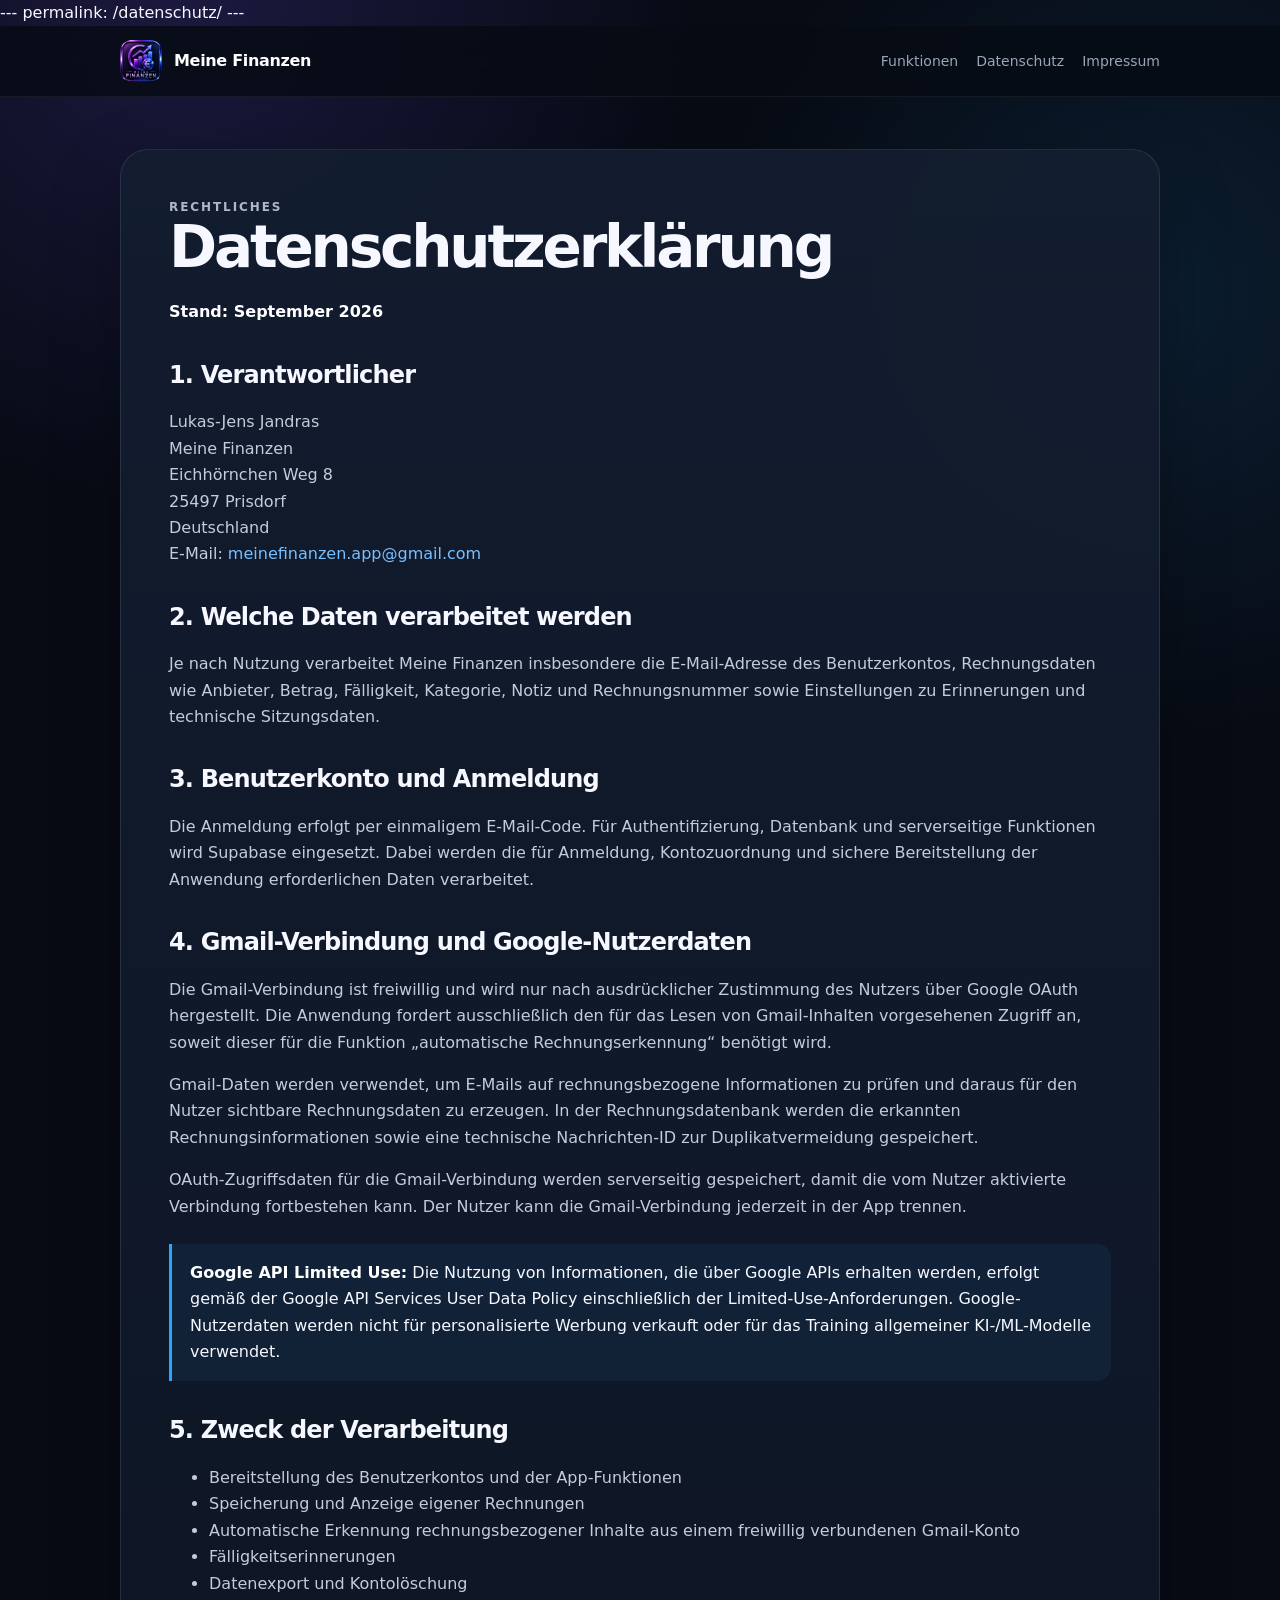
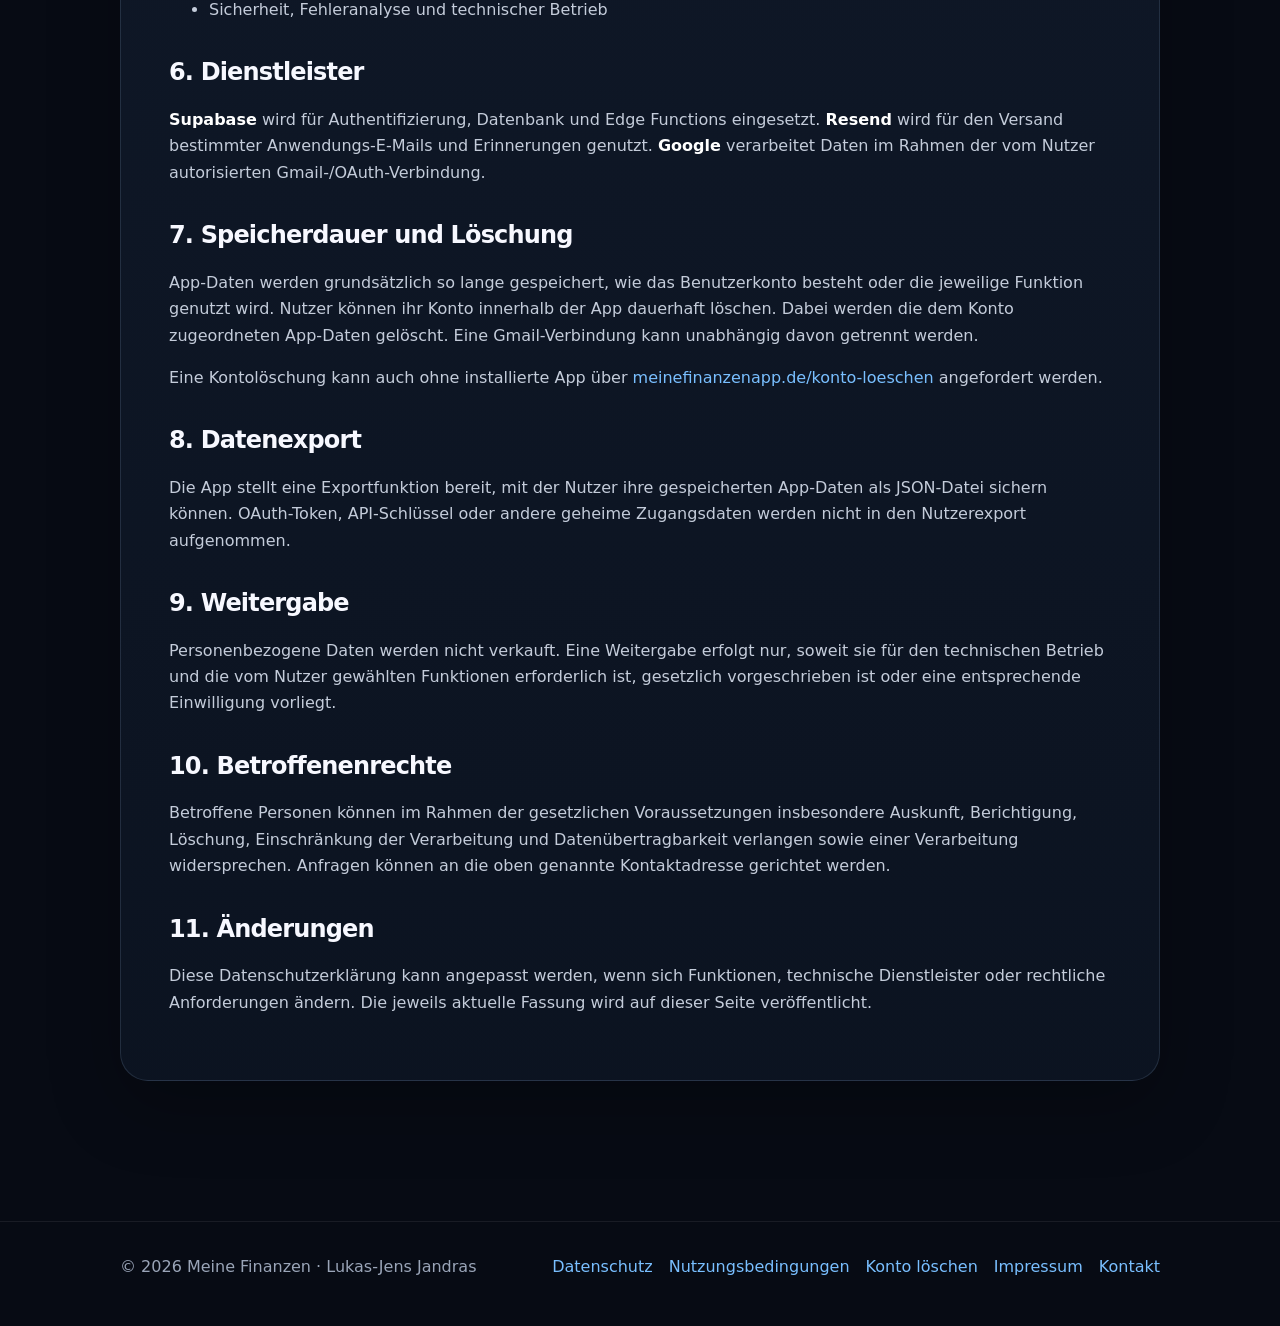
==== commit 0f6d7619: "Update datenschutz.html" ====
--- a/datenschutz.html
+++ b/datenschutz.html
@@ -1,84 +1,274 @@
 ---
 permalink: /datenschutz/
 ---
-<!doctype html><html lang="de"><head><meta charset="utf-8">
+<!doctype html>
+<html lang="de">
+<head>
+<meta charset="utf-8">
+
 <meta name="viewport" content="width=device-width,initial-scale=1,viewport-fit=cover">
 <meta name="theme-color" content="#070b14">
+
 <link rel="icon" href="/logo.png">
 <link rel="stylesheet" href="/styles.css">
+
 <title>Datenschutz – Meine Finanzen</title>
-<meta name="description" content="Datenschutzerklärung von Meine Finanzen.">
-</head><body>
+
+<meta
+  name="description"
+  content="Datenschutzerklärung von Meine Finanzen."
+>
+</head>
+
+<body>
+
 <div class="topbar">
   <div class="wrap nav">
-    <a class="brand" href="/"><img src="/logo.png" alt=""><span>Meine Finanzen</span></a>
+
+    <a class="brand" href="/">
+      <img src="/logo.png" alt="">
+      <span>Meine Finanzen</span>
+    </a>
+
     <div class="links">
       <a href="/#funktionen">Funktionen</a>
       <a href="/datenschutz/">Datenschutz</a>
       <a href="/impressum/">Impressum</a>
     </div>
+
   </div>
 </div>
 
-<main class="legalWrap"><div class="wrap"><article class="legal">
-<span class="kicker">Rechtliches</span><h1>Datenschutzerklärung</h1>
-<p><strong>Stand: September 2026</strong></p>
+
+<main class="legalWrap">
+<div class="wrap">
+
+<article class="legal">
+
+<span class="kicker">Rechtliches</span>
+
+<h1>Datenschutzerklärung</h1>
+
+<p>
+  <strong>Stand: September 2026</strong>
+</p>
+
 
 <h2>1. Verantwortlicher</h2>
-<p>Lukas-Jens Jandras<br>Meine Finanzen<br>Eichhörnchen Weg 8<br>25497 Prisdorf<br>Deutschland<br>
-E-Mail: <a href="mailto:meinefinanzen.app@gmail.com">meinefinanzen.app@gmail.com</a></p>
+
+<p>
+Lukas-Jens Jandras<br>
+Meine Finanzen<br>
+Eichhörnchen Weg 8<br>
+25497 Prisdorf<br>
+Deutschland<br>
+E-Mail:
+<a href="mailto:meinefinanzen.app@gmail.com">
+meinefinanzen.app@gmail.com
+</a>
+</p>
+
 
 <h2>2. Welche Daten verarbeitet werden</h2>
-<p>Je nach Nutzung verarbeitet Meine Finanzen insbesondere die E-Mail-Adresse des Benutzerkontos, Rechnungsdaten wie Anbieter, Betrag, Fälligkeit, Kategorie, Notiz und Rechnungsnummer sowie Einstellungen zu Erinnerungen und technische Sitzungsdaten.</p>
+
+<p>
+Je nach Nutzung verarbeitet Meine Finanzen insbesondere die
+E-Mail-Adresse des Benutzerkontos, Rechnungsdaten wie Anbieter,
+Betrag, Fälligkeit, Kategorie, Notiz und Rechnungsnummer sowie
+Einstellungen zu Erinnerungen und technische Sitzungsdaten.
+</p>
+
 
 <h2>3. Benutzerkonto und Anmeldung</h2>
-<p>Die Anmeldung erfolgt per einmaligem E-Mail-Code. Für Authentifizierung, Datenbank und serverseitige Funktionen wird Supabase eingesetzt. Dabei werden die für Anmeldung, Kontozuordnung und sichere Bereitstellung der Anwendung erforderlichen Daten verarbeitet.</p>
+
+<p>
+Die Anmeldung erfolgt per einmaligem E-Mail-Code.
+Für Authentifizierung, Datenbank und serverseitige Funktionen wird
+Supabase eingesetzt.
+
+Dabei werden die für Anmeldung, Kontozuordnung und sichere
+Bereitstellung der Anwendung erforderlichen Daten verarbeitet.
+</p>
+
 
 <h2>4. Gmail-Verbindung und Google-Nutzerdaten</h2>
-<p>Die Gmail-Verbindung ist freiwillig und wird nur nach ausdrücklicher Zustimmung des Nutzers über Google OAuth hergestellt. Die Anwendung fordert ausschließlich den für das Lesen von Gmail-Inhalten vorgesehenen Zugriff an, soweit dieser für die Funktion „automatische Rechnungserkennung“ benötigt wird.</p>
-<p>Gmail-Daten werden verwendet, um E-Mails und gegebenenfalls enthaltene Dokumente auf rechnungsbezogene Informationen zu prüfen und daraus für den Nutzer sichtbare Rechnungsdaten zu erzeugen. In der Rechnungsdatenbank werden die erkannten Rechnungsinformationen sowie eine technische Nachrichten-ID zur Duplikatvermeidung gespeichert.</p>
-<p>OAuth-Zugriffsdaten für die Gmail-Verbindung werden serverseitig gespeichert, damit die vom Nutzer aktivierte Verbindung fortbestehen kann. Der Nutzer kann die Gmail-Verbindung jederzeit in der App trennen.</p>
-
-<div class="note"><strong>Google API Limited Use:</strong> Die Nutzung von Informationen, die über Google APIs erhalten werden, erfolgt gemäß der Google API Services User Data Policy einschließlich der Limited-Use-Anforderungen. Google-Nutzerdaten werden nicht für personalisierte Werbung verkauft oder für das Training allgemeiner KI-/ML-Modelle verwendet.</div>
+
+<p>
+Die Gmail-Verbindung ist freiwillig und wird nur nach ausdrücklicher
+Zustimmung des Nutzers über Google OAuth hergestellt.
+
+Die Anwendung fordert ausschließlich den für das Lesen von
+Gmail-Inhalten vorgesehenen Zugriff an, soweit dieser für die Funktion
+„automatische Rechnungserkennung“ benötigt wird.
+</p>
+
+<p>
+Gmail-Daten werden verwendet, um E-Mails auf rechnungsbezogene
+Informationen zu prüfen und daraus für den Nutzer sichtbare
+Rechnungsdaten zu erzeugen.
+
+In der Rechnungsdatenbank werden die erkannten Rechnungsinformationen
+sowie eine technische Nachrichten-ID zur Duplikatvermeidung gespeichert.
+</p>
+
+<p>
+OAuth-Zugriffsdaten für die Gmail-Verbindung werden serverseitig
+gespeichert, damit die vom Nutzer aktivierte Verbindung fortbestehen kann.
+
+Der Nutzer kann die Gmail-Verbindung jederzeit in der App trennen.
+</p>
+
+
+<div class="note">
+
+<strong>Google API Limited Use:</strong>
+
+Die Nutzung von Informationen, die über Google APIs erhalten werden,
+erfolgt gemäß der Google API Services User Data Policy einschließlich
+der Limited-Use-Anforderungen.
+
+Google-Nutzerdaten werden nicht für personalisierte Werbung verkauft
+oder für das Training allgemeiner KI-/ML-Modelle verwendet.
+
+</div>
+
 
 <h2>5. Zweck der Verarbeitung</h2>
+
 <ul>
-<li>Bereitstellung des Benutzerkontos und der App-Funktionen</li>
-<li>Speicherung und Anzeige eigener Rechnungen</li>
-<li>Automatische Erkennung rechnungsbezogener Inhalte aus einem freiwillig verbundenen Gmail-Konto</li>
-<li>Fälligkeitserinnerungen</li>
-<li>Datenexport und Kontolöschung</li>
-<li>Sicherheit, Fehleranalyse und technischer Betrieb</li>
+  <li>Bereitstellung des Benutzerkontos und der App-Funktionen</li>
+  <li>Speicherung und Anzeige eigener Rechnungen</li>
+  <li>
+    Automatische Erkennung rechnungsbezogener Inhalte aus einem
+    freiwillig verbundenen Gmail-Konto
+  </li>
+  <li>Fälligkeitserinnerungen</li>
+  <li>Datenexport und Kontolöschung</li>
+  <li>Sicherheit, Fehleranalyse und technischer Betrieb</li>
 </ul>
 
+
 <h2>6. Dienstleister</h2>
-<p><strong>Supabase</strong> wird für Authentifizierung, Datenbank und Edge Functions eingesetzt. <strong>Resend</strong> wird für den Versand bestimmter Anwendungs-E-Mails und Erinnerungen genutzt. <strong>Google</strong> verarbeitet Daten im Rahmen der vom Nutzer autorisierten Gmail-/OAuth-Verbindung.</p>
+
+<p>
+<strong>Supabase</strong> wird für Authentifizierung, Datenbank und
+Edge Functions eingesetzt.
+
+<strong>Resend</strong> wird für den Versand bestimmter
+Anwendungs-E-Mails und Erinnerungen genutzt.
+
+<strong>Google</strong> verarbeitet Daten im Rahmen der vom Nutzer
+autorisierten Gmail-/OAuth-Verbindung.
+</p>
+
 
 <h2>7. Speicherdauer und Löschung</h2>
-<p>App-Daten werden grundsätzlich so lange gespeichert, wie das Benutzerkonto besteht oder die jeweilige Funktion genutzt wird. Nutzer können ihr Konto innerhalb der App dauerhaft löschen. Dabei werden die dem Konto zugeordneten App-Daten gelöscht. Eine Gmail-Verbindung kann unabhängig davon getrennt werden.</p><p>Eine Kontolöschung kann auch ohne installierte App über <a href="/konto-loeschen/">meinefinanzenapp.de/konto-loeschen</a> angefordert werden.</p>
+
+<p>
+App-Daten werden grundsätzlich so lange gespeichert, wie das
+Benutzerkonto besteht oder die jeweilige Funktion genutzt wird.
+
+Nutzer können ihr Konto innerhalb der App dauerhaft löschen.
+
+Dabei werden die dem Konto zugeordneten App-Daten gelöscht.
+
+Eine Gmail-Verbindung kann unabhängig davon getrennt werden.
+</p>
+
+<p>
+Eine Kontolöschung kann auch ohne installierte App über
+<a href="/konto-loeschen/">
+meinefinanzenapp.de/konto-loeschen
+</a>
+angefordert werden.
+</p>
+
 
 <h2>8. Datenexport</h2>
-<p>Die App stellt eine Exportfunktion bereit, mit der Nutzer ihre gespeicherten App-Daten als JSON-Datei sichern können. OAuth-Token, API-Schlüssel oder andere geheime Zugangsdaten werden nicht in den Nutzerexport aufgenommen.</p>
+
+<p>
+Die App stellt eine Exportfunktion bereit, mit der Nutzer ihre
+gespeicherten App-Daten als JSON-Datei sichern können.
+
+OAuth-Token, API-Schlüssel oder andere geheime Zugangsdaten werden
+nicht in den Nutzerexport aufgenommen.
+</p>
+
 
 <h2>9. Weitergabe</h2>
-<p>Personenbezogene Daten werden nicht verkauft. Eine Weitergabe erfolgt nur, soweit sie für den technischen Betrieb und die vom Nutzer gewählten Funktionen erforderlich ist, gesetzlich vorgeschrieben ist oder eine entsprechende Einwilligung vorliegt.</p>
+
+<p>
+Personenbezogene Daten werden nicht verkauft.
+
+Eine Weitergabe erfolgt nur, soweit sie für den technischen Betrieb
+und die vom Nutzer gewählten Funktionen erforderlich ist,
+gesetzlich vorgeschrieben ist oder eine entsprechende Einwilligung
+vorliegt.
+</p>
+
 
 <h2>10. Betroffenenrechte</h2>
-<p>Betroffene Personen können im Rahmen der gesetzlichen Voraussetzungen insbesondere Auskunft, Berichtigung, Löschung, Einschränkung der Verarbeitung und Datenübertragbarkeit verlangen sowie einer Verarbeitung widersprechen. Anfragen können an die oben genannte Kontaktadresse gerichtet werden.</p>
+
+<p>
+Betroffene Personen können im Rahmen der gesetzlichen Voraussetzungen
+insbesondere Auskunft, Berichtigung, Löschung, Einschränkung der
+Verarbeitung und Datenübertragbarkeit verlangen sowie einer
+Verarbeitung widersprechen.
+
+Anfragen können an die oben genannte Kontaktadresse gerichtet werden.
+</p>
+
 
 <h2>11. Änderungen</h2>
-<p>Diese Datenschutzerklärung kann angepasst werden, wenn sich Funktionen, technische Dienstleister oder rechtliche Anforderungen ändern. Die jeweils aktuelle Fassung wird auf dieser Seite veröffentlicht.</p>
-</article></div></main>
+
+<p>
+Diese Datenschutzerklärung kann angepasst werden, wenn sich Funktionen,
+technische Dienstleister oder rechtliche Anforderungen ändern.
+
+Die jeweils aktuelle Fassung wird auf dieser Seite veröffentlicht.
+</p>
+
+</article>
+
+</div>
+</main>
+
+
 <footer class="footer">
+
   <div class="wrap footerRow">
-    <div>© 2026 Meine Finanzen · Lukas-Jens Jandras</div>
+
+    <div>
+      © 2026 Meine Finanzen · Lukas-Jens Jandras
+    </div>
+
     <div class="footerLinks">
-      <a href="/datenschutz/">Datenschutz</a>
-      <a href="/nutzungsbedingungen/">Nutzungsbedingungen</a>
-      <a href="/konto-loeschen/">Konto löschen</a>
-      <a href="/impressum/">Impressum</a>
-      <a href="mailto:meinefinanzen.app@gmail.com">Kontakt</a>
+
+      <a href="/datenschutz/">
+        Datenschutz
+      </a>
+
+      <a href="/nutzungsbedingungen/">
+        Nutzungsbedingungen
+      </a>
+
+      <a href="/konto-loeschen/">
+        Konto löschen
+      </a>
+
+      <a href="/impressum/">
+        Impressum
+      </a>
+
+      <a href="mailto:meinefinanzen.app@gmail.com">
+        Kontakt
+      </a>
+
     </div>
+
   </div>
+
 </footer>
-</body></html>
+
+</body>
+</html>
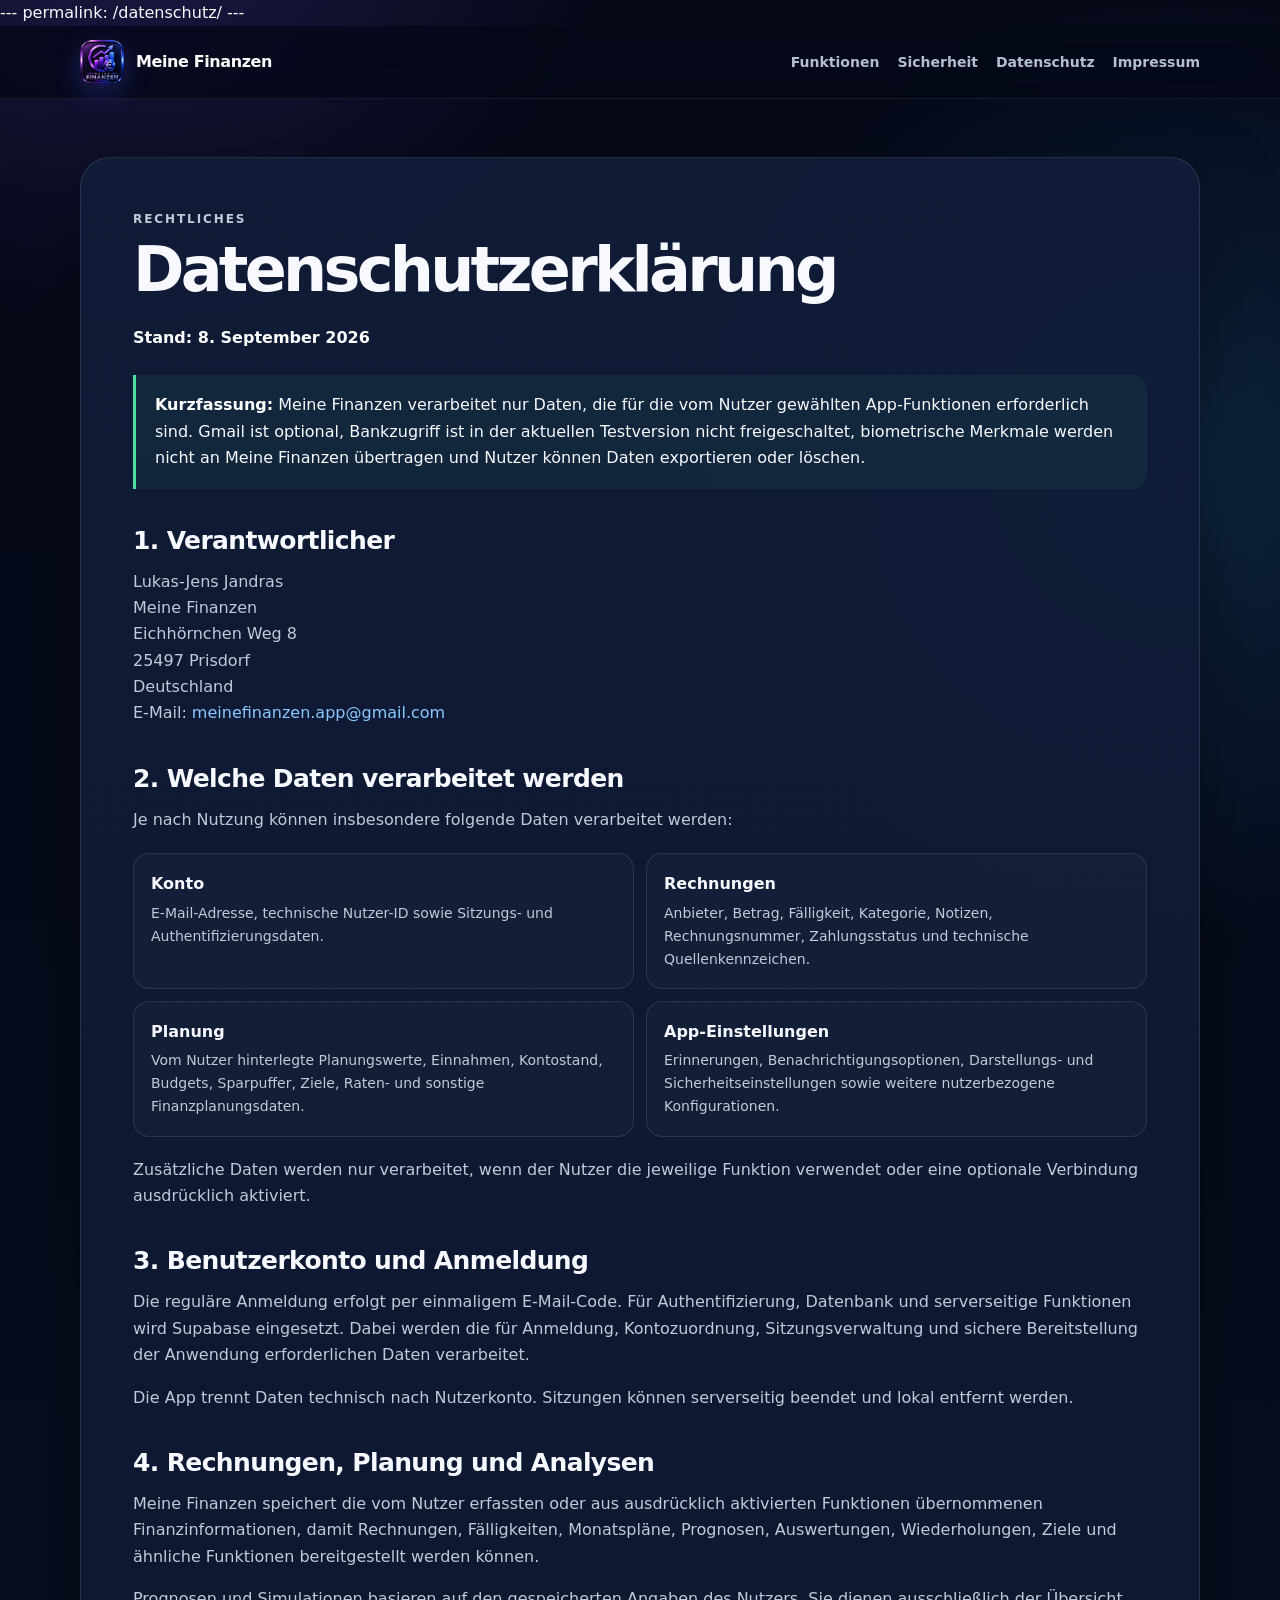
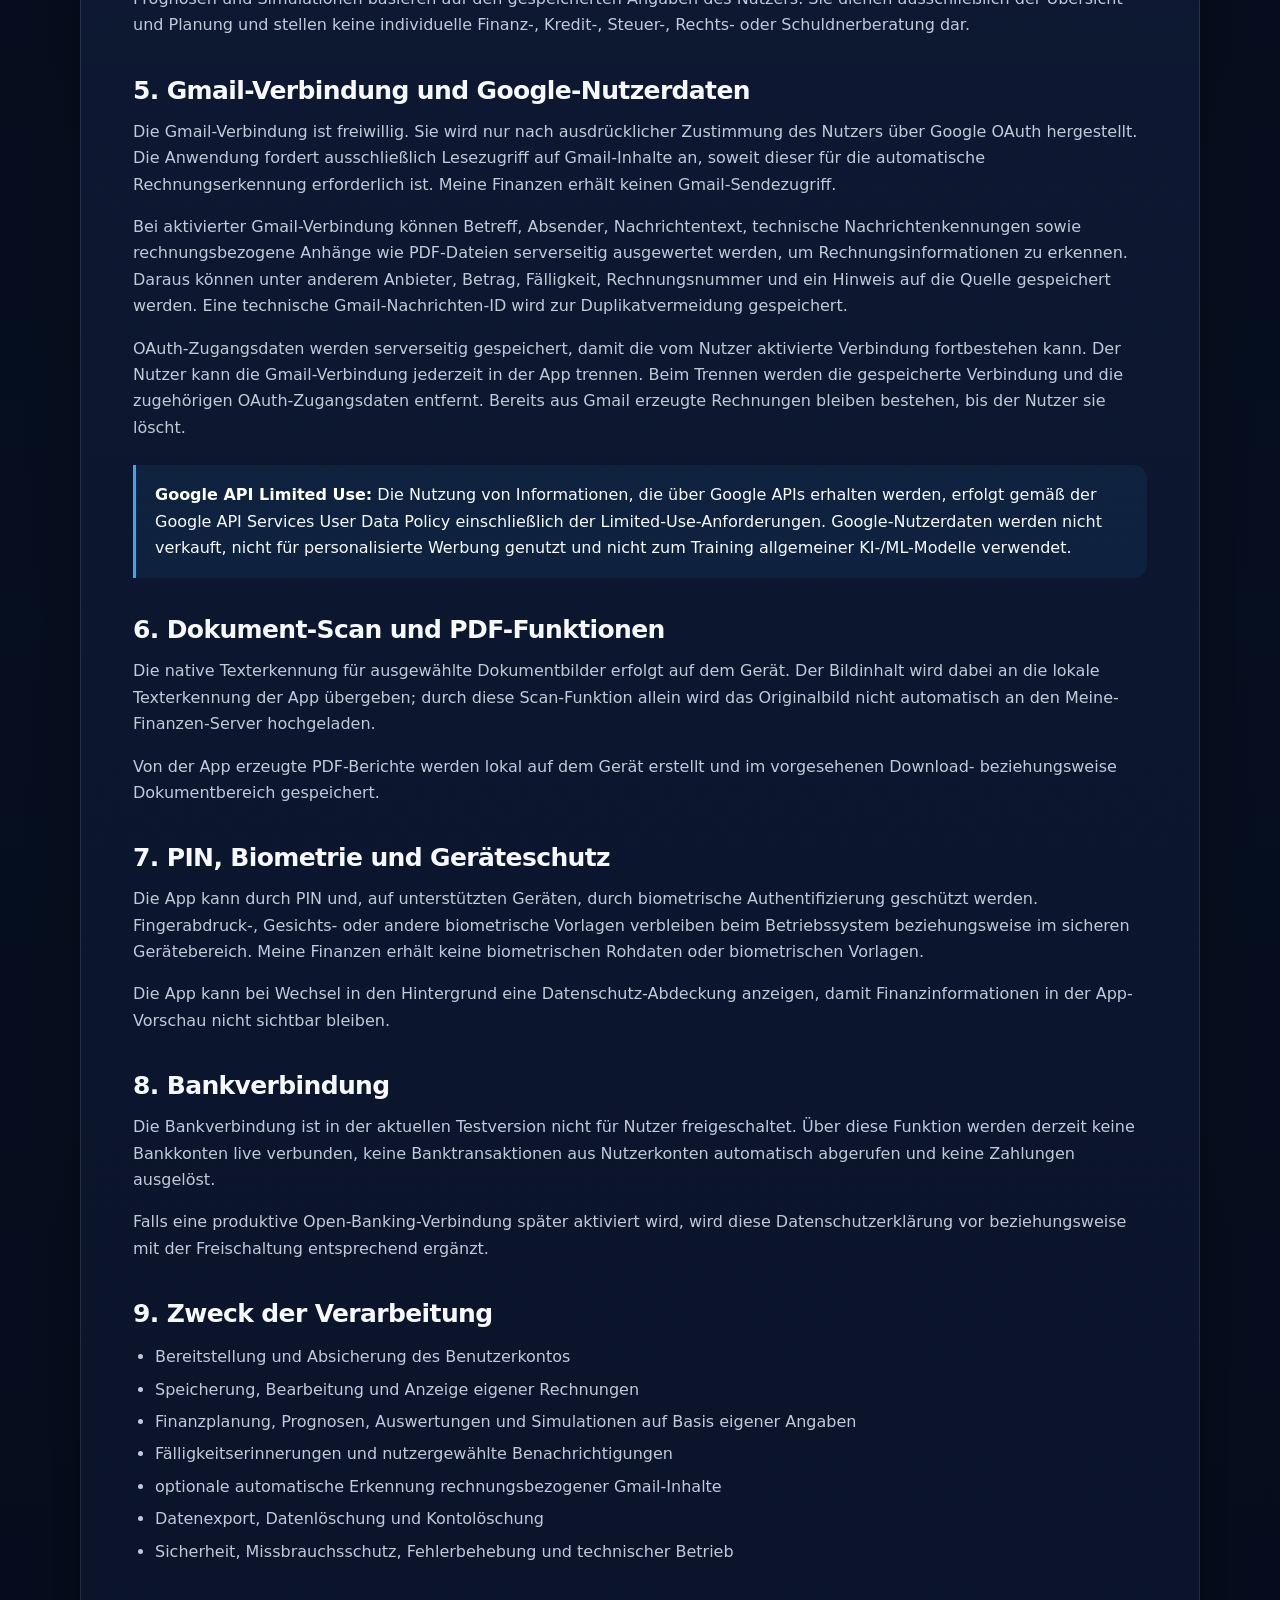
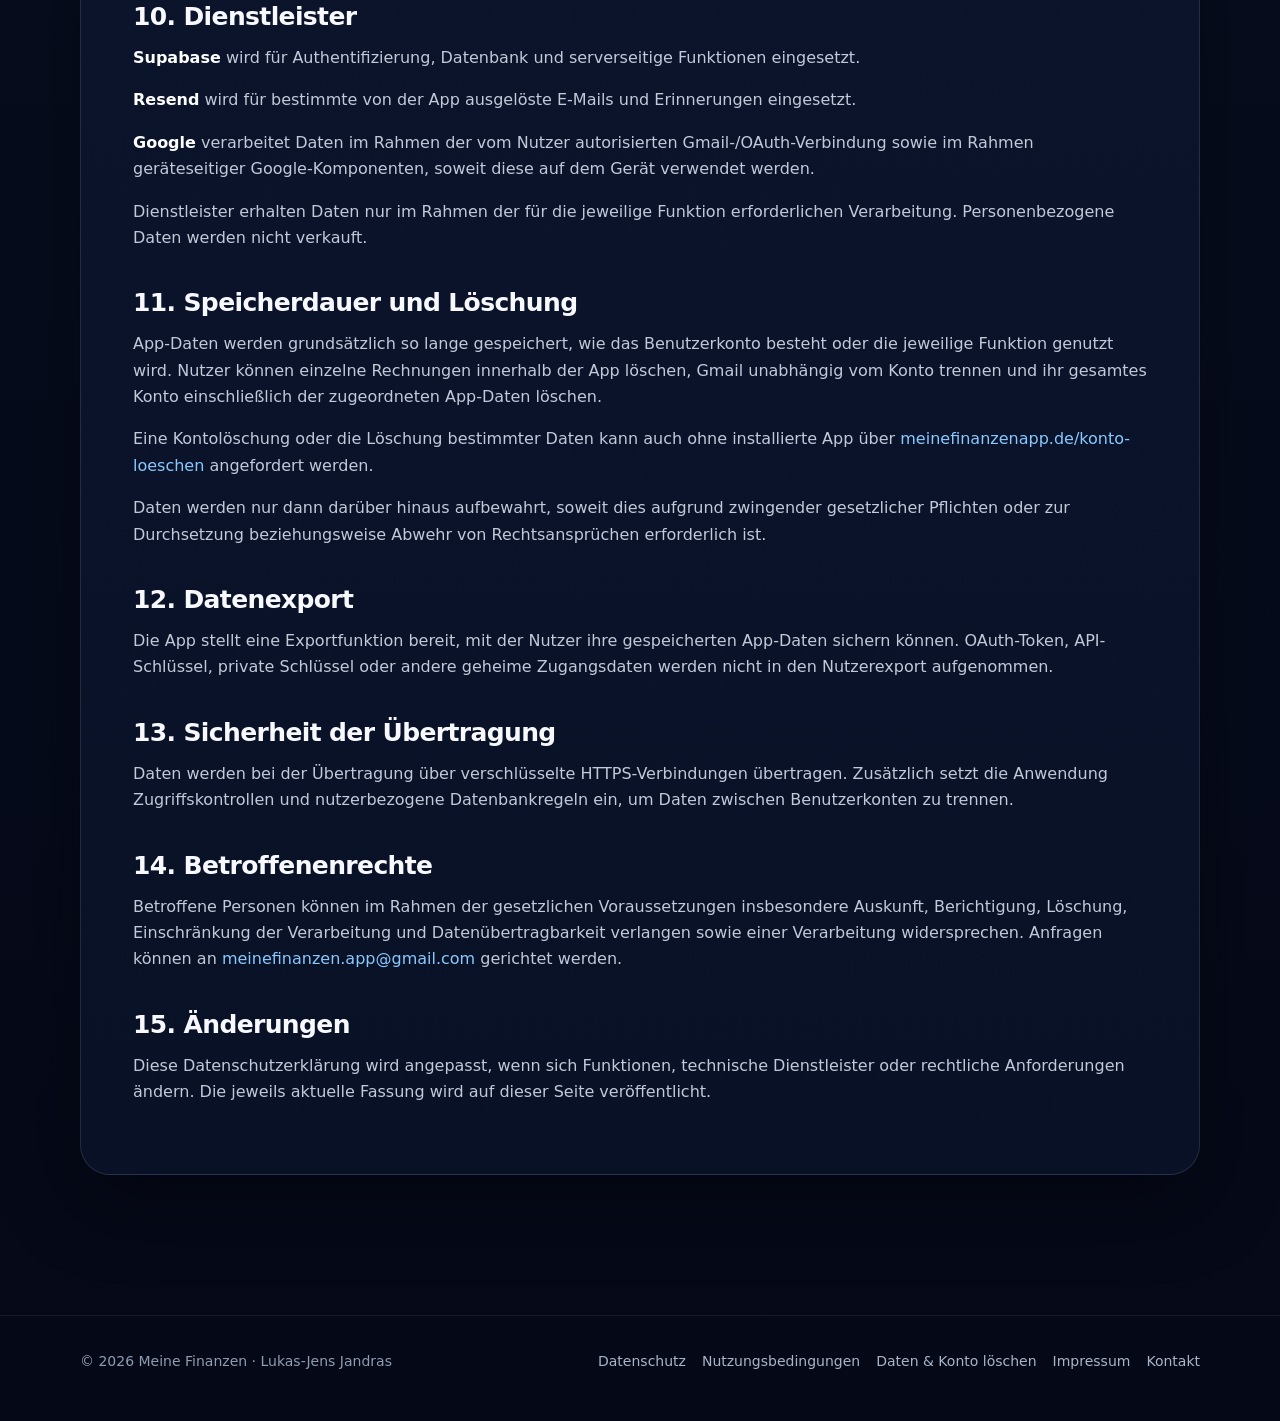
==== commit b447fef0: "Update privacy policy for current app features" ====
--- a/datenschutz.html
+++ b/datenschutz.html
@@ -5,270 +5,128 @@
 <html lang="de">
 <head>
 <meta charset="utf-8">
-
 <meta name="viewport" content="width=device-width,initial-scale=1,viewport-fit=cover">
-<meta name="theme-color" content="#070b14">
-
+<meta name="theme-color" content="#050817">
+<meta name="color-scheme" content="dark">
 <link rel="icon" href="/logo.png">
 <link rel="stylesheet" href="/styles.css">
-
 <title>Datenschutz – Meine Finanzen</title>
-
-<meta
-  name="description"
-  content="Datenschutzerklärung von Meine Finanzen."
->
+<meta name="description" content="Datenschutzerklärung von Meine Finanzen zu Konto, Finanzdaten, Gmail-Verbindung, lokalen Sicherheitsfunktionen und Löschung.">
 </head>
-
 <body>
 
-<div class="topbar">
+<header class="topbar">
   <div class="wrap nav">
-
-    <a class="brand" href="/">
-      <img src="/logo.png" alt="">
-      <span>Meine Finanzen</span>
-    </a>
-
-    <div class="links">
+    <a class="brand" href="/"><img src="/logo.png" alt="Logo von Meine Finanzen"><span>Meine Finanzen</span></a>
+    <nav class="links" aria-label="Hauptnavigation">
       <a href="/#funktionen">Funktionen</a>
+      <a href="/#sicherheit">Sicherheit</a>
       <a href="/datenschutz/">Datenschutz</a>
       <a href="/impressum/">Impressum</a>
-    </div>
+    </nav>
+  </div>
+</header>
 
-  </div>
-</div>
+<main class="legalWrap"><div class="wrap"><article class="legal">
+<p class="kicker">Rechtliches</p>
+<h1>Datenschutzerklärung</h1>
+<p><strong>Stand: 8. September 2026</strong></p>
 
-
-<main class="legalWrap">
-<div class="wrap">
-
-<article class="legal">
-
-<span class="kicker">Rechtliches</span>
-
-<h1>Datenschutzerklärung</h1>
-
-<p>
-  <strong>Stand: September 2026</strong>
-</p>
-
+<div class="note success"><strong>Kurzfassung:</strong> Meine Finanzen verarbeitet nur Daten, die für die vom Nutzer gewählten App-Funktionen erforderlich sind. Gmail ist optional, Bankzugriff ist in der aktuellen Testversion nicht freigeschaltet, biometrische Merkmale werden nicht an Meine Finanzen übertragen und Nutzer können Daten exportieren oder löschen.</div>
 
 <h2>1. Verantwortlicher</h2>
-
 <p>
 Lukas-Jens Jandras<br>
 Meine Finanzen<br>
 Eichhörnchen Weg 8<br>
 25497 Prisdorf<br>
 Deutschland<br>
-E-Mail:
-<a href="mailto:meinefinanzen.app@gmail.com">
-meinefinanzen.app@gmail.com
-</a>
+E-Mail: <a href="mailto:meinefinanzen.app@gmail.com">meinefinanzen.app@gmail.com</a>
 </p>
 
-
 <h2>2. Welche Daten verarbeitet werden</h2>
-
-<p>
-Je nach Nutzung verarbeitet Meine Finanzen insbesondere die
-E-Mail-Adresse des Benutzerkontos, Rechnungsdaten wie Anbieter,
-Betrag, Fälligkeit, Kategorie, Notiz und Rechnungsnummer sowie
-Einstellungen zu Erinnerungen und technische Sitzungsdaten.
-</p>
-
+<p>Je nach Nutzung können insbesondere folgende Daten verarbeitet werden:</p>
+<div class="dataGrid">
+  <div class="dataCard"><b>Konto</b><p>E-Mail-Adresse, technische Nutzer-ID sowie Sitzungs- und Authentifizierungsdaten.</p></div>
+  <div class="dataCard"><b>Rechnungen</b><p>Anbieter, Betrag, Fälligkeit, Kategorie, Notizen, Rechnungsnummer, Zahlungsstatus und technische Quellenkennzeichen.</p></div>
+  <div class="dataCard"><b>Planung</b><p>Vom Nutzer hinterlegte Planungswerte, Einnahmen, Kontostand, Budgets, Sparpuffer, Ziele, Raten- und sonstige Finanzplanungsdaten.</p></div>
+  <div class="dataCard"><b>App-Einstellungen</b><p>Erinnerungen, Benachrichtigungsoptionen, Darstellungs- und Sicherheitseinstellungen sowie weitere nutzerbezogene Konfigurationen.</p></div>
+</div>
+<p>Zusätzliche Daten werden nur verarbeitet, wenn der Nutzer die jeweilige Funktion verwendet oder eine optionale Verbindung ausdrücklich aktiviert.</p>
 
 <h2>3. Benutzerkonto und Anmeldung</h2>
+<p>Die reguläre Anmeldung erfolgt per einmaligem E-Mail-Code. Für Authentifizierung, Datenbank und serverseitige Funktionen wird Supabase eingesetzt. Dabei werden die für Anmeldung, Kontozuordnung, Sitzungsverwaltung und sichere Bereitstellung der Anwendung erforderlichen Daten verarbeitet.</p>
+<p>Die App trennt Daten technisch nach Nutzerkonto. Sitzungen können serverseitig beendet und lokal entfernt werden.</p>
 
-<p>
-Die Anmeldung erfolgt per einmaligem E-Mail-Code.
-Für Authentifizierung, Datenbank und serverseitige Funktionen wird
-Supabase eingesetzt.
+<h2>4. Rechnungen, Planung und Analysen</h2>
+<p>Meine Finanzen speichert die vom Nutzer erfassten oder aus ausdrücklich aktivierten Funktionen übernommenen Finanzinformationen, damit Rechnungen, Fälligkeiten, Monatspläne, Prognosen, Auswertungen, Wiederholungen, Ziele und ähnliche Funktionen bereitgestellt werden können.</p>
+<p>Prognosen und Simulationen basieren auf den gespeicherten Angaben des Nutzers. Sie dienen ausschließlich der Übersicht und Planung und stellen keine individuelle Finanz-, Kredit-, Steuer-, Rechts- oder Schuldnerberatung dar.</p>
 
-Dabei werden die für Anmeldung, Kontozuordnung und sichere
-Bereitstellung der Anwendung erforderlichen Daten verarbeitet.
-</p>
+<h2>5. Gmail-Verbindung und Google-Nutzerdaten</h2>
+<p>Die Gmail-Verbindung ist freiwillig. Sie wird nur nach ausdrücklicher Zustimmung des Nutzers über Google OAuth hergestellt. Die Anwendung fordert ausschließlich Lesezugriff auf Gmail-Inhalte an, soweit dieser für die automatische Rechnungserkennung erforderlich ist. Meine Finanzen erhält keinen Gmail-Sendezugriff.</p>
+<p>Bei aktivierter Gmail-Verbindung können Betreff, Absender, Nachrichtentext, technische Nachrichtenkennungen sowie rechnungsbezogene Anhänge wie PDF-Dateien serverseitig ausgewertet werden, um Rechnungsinformationen zu erkennen. Daraus können unter anderem Anbieter, Betrag, Fälligkeit, Rechnungsnummer und ein Hinweis auf die Quelle gespeichert werden. Eine technische Gmail-Nachrichten-ID wird zur Duplikatvermeidung gespeichert.</p>
+<p>OAuth-Zugangsdaten werden serverseitig gespeichert, damit die vom Nutzer aktivierte Verbindung fortbestehen kann. Der Nutzer kann die Gmail-Verbindung jederzeit in der App trennen. Beim Trennen werden die gespeicherte Verbindung und die zugehörigen OAuth-Zugangsdaten entfernt. Bereits aus Gmail erzeugte Rechnungen bleiben bestehen, bis der Nutzer sie löscht.</p>
+<div class="note"><strong>Google API Limited Use:</strong> Die Nutzung von Informationen, die über Google APIs erhalten werden, erfolgt gemäß der Google API Services User Data Policy einschließlich der Limited-Use-Anforderungen. Google-Nutzerdaten werden nicht verkauft, nicht für personalisierte Werbung genutzt und nicht zum Training allgemeiner KI-/ML-Modelle verwendet.</div>
 
+<h2>6. Dokument-Scan und PDF-Funktionen</h2>
+<p>Die native Texterkennung für ausgewählte Dokumentbilder erfolgt auf dem Gerät. Der Bildinhalt wird dabei an die lokale Texterkennung der App übergeben; durch diese Scan-Funktion allein wird das Originalbild nicht automatisch an den Meine-Finanzen-Server hochgeladen.</p>
+<p>Von der App erzeugte PDF-Berichte werden lokal auf dem Gerät erstellt und im vorgesehenen Download- beziehungsweise Dokumentbereich gespeichert.</p>
 
-<h2>4. Gmail-Verbindung und Google-Nutzerdaten</h2>
+<h2>7. PIN, Biometrie und Geräteschutz</h2>
+<p>Die App kann durch PIN und, auf unterstützten Geräten, durch biometrische Authentifizierung geschützt werden. Fingerabdruck-, Gesichts- oder andere biometrische Vorlagen verbleiben beim Betriebssystem beziehungsweise im sicheren Gerätebereich. Meine Finanzen erhält keine biometrischen Rohdaten oder biometrischen Vorlagen.</p>
+<p>Die App kann bei Wechsel in den Hintergrund eine Datenschutz-Abdeckung anzeigen, damit Finanzinformationen in der App-Vorschau nicht sichtbar bleiben.</p>
 
-<p>
-Die Gmail-Verbindung ist freiwillig und wird nur nach ausdrücklicher
-Zustimmung des Nutzers über Google OAuth hergestellt.
+<h2>8. Bankverbindung</h2>
+<p>Die Bankverbindung ist in der aktuellen Testversion nicht für Nutzer freigeschaltet. Über diese Funktion werden derzeit keine Bankkonten live verbunden, keine Banktransaktionen aus Nutzerkonten automatisch abgerufen und keine Zahlungen ausgelöst.</p>
+<p>Falls eine produktive Open-Banking-Verbindung später aktiviert wird, wird diese Datenschutzerklärung vor beziehungsweise mit der Freischaltung entsprechend ergänzt.</p>
 
-Die Anwendung fordert ausschließlich den für das Lesen von
-Gmail-Inhalten vorgesehenen Zugriff an, soweit dieser für die Funktion
-„automatische Rechnungserkennung“ benötigt wird.
-</p>
-
-<p>
-Gmail-Daten werden verwendet, um E-Mails auf rechnungsbezogene
-Informationen zu prüfen und daraus für den Nutzer sichtbare
-Rechnungsdaten zu erzeugen.
-
-In der Rechnungsdatenbank werden die erkannten Rechnungsinformationen
-sowie eine technische Nachrichten-ID zur Duplikatvermeidung gespeichert.
-</p>
-
-<p>
-OAuth-Zugriffsdaten für die Gmail-Verbindung werden serverseitig
-gespeichert, damit die vom Nutzer aktivierte Verbindung fortbestehen kann.
-
-Der Nutzer kann die Gmail-Verbindung jederzeit in der App trennen.
-</p>
-
-
-<div class="note">
-
-<strong>Google API Limited Use:</strong>
-
-Die Nutzung von Informationen, die über Google APIs erhalten werden,
-erfolgt gemäß der Google API Services User Data Policy einschließlich
-der Limited-Use-Anforderungen.
-
-Google-Nutzerdaten werden nicht für personalisierte Werbung verkauft
-oder für das Training allgemeiner KI-/ML-Modelle verwendet.
-
-</div>
-
-
-<h2>5. Zweck der Verarbeitung</h2>
-
+<h2>9. Zweck der Verarbeitung</h2>
 <ul>
-  <li>Bereitstellung des Benutzerkontos und der App-Funktionen</li>
-  <li>Speicherung und Anzeige eigener Rechnungen</li>
-  <li>
-    Automatische Erkennung rechnungsbezogener Inhalte aus einem
-    freiwillig verbundenen Gmail-Konto
-  </li>
-  <li>Fälligkeitserinnerungen</li>
-  <li>Datenexport und Kontolöschung</li>
-  <li>Sicherheit, Fehleranalyse und technischer Betrieb</li>
+  <li>Bereitstellung und Absicherung des Benutzerkontos</li>
+  <li>Speicherung, Bearbeitung und Anzeige eigener Rechnungen</li>
+  <li>Finanzplanung, Prognosen, Auswertungen und Simulationen auf Basis eigener Angaben</li>
+  <li>Fälligkeitserinnerungen und nutzergewählte Benachrichtigungen</li>
+  <li>optionale automatische Erkennung rechnungsbezogener Gmail-Inhalte</li>
+  <li>Datenexport, Datenlöschung und Kontolöschung</li>
+  <li>Sicherheit, Missbrauchsschutz, Fehlerbehebung und technischer Betrieb</li>
 </ul>
 
+<h2>10. Dienstleister</h2>
+<p><strong>Supabase</strong> wird für Authentifizierung, Datenbank und serverseitige Funktionen eingesetzt.</p>
+<p><strong>Resend</strong> wird für bestimmte von der App ausgelöste E-Mails und Erinnerungen eingesetzt.</p>
+<p><strong>Google</strong> verarbeitet Daten im Rahmen der vom Nutzer autorisierten Gmail-/OAuth-Verbindung sowie im Rahmen geräteseitiger Google-Komponenten, soweit diese auf dem Gerät verwendet werden.</p>
+<p>Dienstleister erhalten Daten nur im Rahmen der für die jeweilige Funktion erforderlichen Verarbeitung. Personenbezogene Daten werden nicht verkauft.</p>
 
-<h2>6. Dienstleister</h2>
+<h2>11. Speicherdauer und Löschung</h2>
+<p>App-Daten werden grundsätzlich so lange gespeichert, wie das Benutzerkonto besteht oder die jeweilige Funktion genutzt wird. Nutzer können einzelne Rechnungen innerhalb der App löschen, Gmail unabhängig vom Konto trennen und ihr gesamtes Konto einschließlich der zugeordneten App-Daten löschen.</p>
+<p>Eine Kontolöschung oder die Löschung bestimmter Daten kann auch ohne installierte App über <a href="/konto-loeschen/">meinefinanzenapp.de/konto-loeschen</a> angefordert werden.</p>
+<p>Daten werden nur dann darüber hinaus aufbewahrt, soweit dies aufgrund zwingender gesetzlicher Pflichten oder zur Durchsetzung beziehungsweise Abwehr von Rechtsansprüchen erforderlich ist.</p>
 
-<p>
-<strong>Supabase</strong> wird für Authentifizierung, Datenbank und
-Edge Functions eingesetzt.
+<h2>12. Datenexport</h2>
+<p>Die App stellt eine Exportfunktion bereit, mit der Nutzer ihre gespeicherten App-Daten sichern können. OAuth-Token, API-Schlüssel, private Schlüssel oder andere geheime Zugangsdaten werden nicht in den Nutzerexport aufgenommen.</p>
 
-<strong>Resend</strong> wird für den Versand bestimmter
-Anwendungs-E-Mails und Erinnerungen genutzt.
+<h2>13. Sicherheit der Übertragung</h2>
+<p>Daten werden bei der Übertragung über verschlüsselte HTTPS-Verbindungen übertragen. Zusätzlich setzt die Anwendung Zugriffskontrollen und nutzerbezogene Datenbankregeln ein, um Daten zwischen Benutzerkonten zu trennen.</p>
 
-<strong>Google</strong> verarbeitet Daten im Rahmen der vom Nutzer
-autorisierten Gmail-/OAuth-Verbindung.
-</p>
+<h2>14. Betroffenenrechte</h2>
+<p>Betroffene Personen können im Rahmen der gesetzlichen Voraussetzungen insbesondere Auskunft, Berichtigung, Löschung, Einschränkung der Verarbeitung und Datenübertragbarkeit verlangen sowie einer Verarbeitung widersprechen. Anfragen können an <a href="mailto:meinefinanzen.app@gmail.com">meinefinanzen.app@gmail.com</a> gerichtet werden.</p>
 
+<h2>15. Änderungen</h2>
+<p>Diese Datenschutzerklärung wird angepasst, wenn sich Funktionen, technische Dienstleister oder rechtliche Anforderungen ändern. Die jeweils aktuelle Fassung wird auf dieser Seite veröffentlicht.</p>
 
-<h2>7. Speicherdauer und Löschung</h2>
-
-<p>
-App-Daten werden grundsätzlich so lange gespeichert, wie das
-Benutzerkonto besteht oder die jeweilige Funktion genutzt wird.
-
-Nutzer können ihr Konto innerhalb der App dauerhaft löschen.
-
-Dabei werden die dem Konto zugeordneten App-Daten gelöscht.
-
-Eine Gmail-Verbindung kann unabhängig davon getrennt werden.
-</p>
-
-<p>
-Eine Kontolöschung kann auch ohne installierte App über
-<a href="/konto-loeschen/">
-meinefinanzenapp.de/konto-loeschen
-</a>
-angefordert werden.
-</p>
-
-
-<h2>8. Datenexport</h2>
-
-<p>
-Die App stellt eine Exportfunktion bereit, mit der Nutzer ihre
-gespeicherten App-Daten als JSON-Datei sichern können.
-
-OAuth-Token, API-Schlüssel oder andere geheime Zugangsdaten werden
-nicht in den Nutzerexport aufgenommen.
-</p>
-
-
-<h2>9. Weitergabe</h2>
-
-<p>
-Personenbezogene Daten werden nicht verkauft.
-
-Eine Weitergabe erfolgt nur, soweit sie für den technischen Betrieb
-und die vom Nutzer gewählten Funktionen erforderlich ist,
-gesetzlich vorgeschrieben ist oder eine entsprechende Einwilligung
-vorliegt.
-</p>
-
-
-<h2>10. Betroffenenrechte</h2>
-
-<p>
-Betroffene Personen können im Rahmen der gesetzlichen Voraussetzungen
-insbesondere Auskunft, Berichtigung, Löschung, Einschränkung der
-Verarbeitung und Datenübertragbarkeit verlangen sowie einer
-Verarbeitung widersprechen.
-
-Anfragen können an die oben genannte Kontaktadresse gerichtet werden.
-</p>
-
-
-<h2>11. Änderungen</h2>
-
-<p>
-Diese Datenschutzerklärung kann angepasst werden, wenn sich Funktionen,
-technische Dienstleister oder rechtliche Anforderungen ändern.
-
-Die jeweils aktuelle Fassung wird auf dieser Seite veröffentlicht.
-</p>
-
-</article>
-
-</div>
-</main>
-
+</article></div></main>
 
 <footer class="footer">
-
   <div class="wrap footerRow">
-
-    <div>
-      © 2026 Meine Finanzen · Lukas-Jens Jandras
+    <div>© 2026 Meine Finanzen · Lukas-Jens Jandras</div>
+    <div class="footerLinks">
+      <a href="/datenschutz/">Datenschutz</a>
+      <a href="/nutzungsbedingungen/">Nutzungsbedingungen</a>
+      <a href="/konto-loeschen/">Daten &amp; Konto löschen</a>
+      <a href="/impressum/">Impressum</a>
+      <a href="mailto:meinefinanzen.app@gmail.com">Kontakt</a>
     </div>
-
-    <div class="footerLinks">
-
-      <a href="/datenschutz/">
-        Datenschutz
-      </a>
-
-      <a href="/nutzungsbedingungen/">
-        Nutzungsbedingungen
-      </a>
-
-      <a href="/konto-loeschen/">
-        Konto löschen
-      </a>
-
-      <a href="/impressum/">
-        Impressum
-      </a>
-
-      <a href="mailto:meinefinanzen.app@gmail.com">
-        Kontakt
-      </a>
-
-    </div>
-
   </div>
-
 </footer>
-
 </body>
 </html>
--- a/styles.css
+++ b/styles.css
@@ -1,82 +1,324 @@
 :root{
-  --bg:#070b14;--bg2:#0b1220;--card:#101827;--line:#243047;
-  --text:#f7f8ff;--muted:#9aa5b8;--violet:#7757ff;--blue:#2aa6ff;
-  --ok:#4fe0a1;--danger:#ff637d;--max:1040px
-}
+  --bg:#050817;
+  --bg-soft:#081126;
+  --panel:#0d1730;
+  --panel-2:#111d39;
+  --line:rgba(148,163,184,.18);
+  --line-strong:rgba(148,163,184,.28);
+  --text:#f8f9ff;
+  --muted:#9facbf;
+  --muted-2:#c6cede;
+  --violet:#7c5cff;
+  --blue:#32a9ff;
+  --cyan:#55d9ff;
+  --ok:#4ee0a1;
+  --warning:#f7c95c;
+  --danger:#ff6f87;
+  --max:1120px;
+  --shadow:0 24px 80px rgba(0,0,0,.34)
+}
+
 *{box-sizing:border-box}
 html{scroll-behavior:smooth}
 body{
-  margin:0;color:var(--text);font:16px/1.65 Inter,ui-sans-serif,system-ui,-apple-system,
-  BlinkMacSystemFont,"Segoe UI",sans-serif;
+  margin:0;
+  min-height:100vh;
+  color:var(--text);
+  font:16px/1.65 Inter,ui-sans-serif,system-ui,-apple-system,BlinkMacSystemFont,"Segoe UI",sans-serif;
   background:
-    radial-gradient(circle at 15% 0%,rgba(119,87,255,.18),transparent 32rem),
-    radial-gradient(circle at 90% 10%,rgba(42,166,255,.12),transparent 28rem),
-    var(--bg);
-}
-a{color:#79bfff;text-decoration:none}
+    radial-gradient(circle at 10% -4%,rgba(124,92,255,.24),transparent 32rem),
+    radial-gradient(circle at 92% 10%,rgba(50,169,255,.16),transparent 30rem),
+    linear-gradient(180deg,#050817 0%,#071021 48%,#050817 100%);
+}
+body:before{
+  content:"";
+  position:fixed;
+  inset:0;
+  pointer-events:none;
+  opacity:.22;
+  background-image:linear-gradient(rgba(255,255,255,.018) 1px,transparent 1px),linear-gradient(90deg,rgba(255,255,255,.018) 1px,transparent 1px);
+  background-size:42px 42px;
+  mask-image:linear-gradient(to bottom,black,transparent 72%);
+}
+
+a{color:#89c9ff;text-decoration:none}
 a:hover{text-decoration:underline}
-.wrap{width:min(calc(100% - 32px),var(--max));margin:auto}
+img{max-width:100%}
+button,input,select,textarea{font:inherit}
+.wrap{width:min(calc(100% - 32px),var(--max));margin-inline:auto}
+
 .topbar{
-  position:sticky;top:0;z-index:20;background:rgba(7,11,20,.82);
-  backdrop-filter:blur(16px);border-bottom:1px solid rgba(255,255,255,.06)
-}
-.nav{min-height:70px;display:flex;align-items:center;justify-content:space-between;gap:20px}
-.brand{display:flex;align-items:center;gap:12px;color:white;font-weight:800;letter-spacing:-.02em}
-.brand img{width:42px;height:42px;border-radius:12px;object-fit:cover}
-.links{display:flex;gap:18px;align-items:center;flex-wrap:wrap}
-.links a{color:var(--muted);font-size:14px}
-.hero{padding:88px 0 54px}
-.heroGrid{display:grid;grid-template-columns:1.15fr .85fr;gap:56px;align-items:center}
+  position:sticky;
+  top:0;
+  z-index:50;
+  border-bottom:1px solid rgba(255,255,255,.07);
+  background:rgba(5,8,23,.78);
+  backdrop-filter:blur(20px) saturate(130%)
+}
+.nav{
+  min-height:72px;
+  display:flex;
+  align-items:center;
+  justify-content:space-between;
+  gap:22px
+}
+.brand{
+  display:flex;
+  align-items:center;
+  gap:12px;
+  color:#fff;
+  font-weight:850;
+  letter-spacing:-.025em
+}
+.brand:hover{text-decoration:none}
+.brand img{
+  width:44px;
+  height:44px;
+  object-fit:cover;
+  border-radius:13px;
+  box-shadow:0 8px 26px rgba(91,86,255,.28)
+}
+.links{display:flex;gap:18px;align-items:center;flex-wrap:wrap;justify-content:flex-end}
+.links a{color:#b3bfd1;font-size:14px;font-weight:650}
+
+.hero{padding:88px 0 70px}
+.heroGrid{display:grid;grid-template-columns:1.05fr .95fr;gap:64px;align-items:center}
+.heroCopy{position:relative;z-index:2}
+.badgeRow{display:flex;gap:8px;flex-wrap:wrap;margin-bottom:24px}
 .badge{
-  display:inline-flex;padding:7px 12px;border:1px solid rgba(125,122,255,.35);
-  border-radius:999px;background:rgba(119,87,255,.09);color:#c9c1ff;font-size:13px;font-weight:700
-}
-h1{font-size:clamp(44px,8vw,78px);line-height:1.02;letter-spacing:-.055em;margin:18px 0 22px}
-h2{font-size:clamp(28px,4vw,40px);line-height:1.15;letter-spacing:-.035em;margin:0 0 20px}
-h3{margin:0 0 8px;font-size:19px}
-.lead{font-size:19px;color:#b7c1d2;max-width:700px}
+  display:inline-flex;
+  align-items:center;
+  padding:7px 11px;
+  border-radius:999px;
+  border:1px solid rgba(124,92,255,.38);
+  background:rgba(124,92,255,.11);
+  color:#d4cdff;
+  font-size:12px;
+  font-weight:800;
+  letter-spacing:.02em
+}
+.badge.neutral{border-color:rgba(148,163,184,.22);background:rgba(148,163,184,.08);color:#c9d3e2}
+.eyebrow,.kicker{
+  margin:0 0 10px;
+  color:#9fa9bc;
+  text-transform:uppercase;
+  letter-spacing:.16em;
+  font-size:12px;
+  font-weight:850
+}
+h1{
+  margin:10px 0 24px;
+  font-size:clamp(48px,8vw,82px);
+  line-height:.98;
+  letter-spacing:-.06em
+}
+h1 span{
+  background:linear-gradient(110deg,#b8a8ff 8%,#65d6ff 72%);
+  -webkit-background-clip:text;
+  background-clip:text;
+  color:transparent
+}
+h2{
+  margin:0 0 18px;
+  font-size:clamp(30px,4.2vw,44px);
+  line-height:1.12;
+  letter-spacing:-.04em
+}
+h3{margin:0 0 9px;font-size:20px;letter-spacing:-.02em}
+p{margin:0 0 16px}
+.lead{max-width:760px;color:#bcc7d9;font-size:19px;line-height:1.65}
+.lead strong{color:#fff}
+.lead.compact{font-size:17px;max-width:780px}
 .cta{display:flex;gap:12px;flex-wrap:wrap;margin-top:30px}
 .btn{
-  display:inline-flex;align-items:center;justify-content:center;padding:13px 19px;border-radius:14px;
-  font-weight:800;border:1px solid var(--line);color:white;background:#121b2c;text-decoration:none!important
-}
-.btn.primary{border:0;background:linear-gradient(135deg,var(--violet),var(--blue));box-shadow:0 12px 35px rgba(61,123,255,.22)}
-.heroCard,.card,.legal{
-  border:1px solid rgba(136,158,194,.18);background:linear-gradient(180deg,rgba(19,29,47,.95),rgba(12,20,34,.96));
-  box-shadow:0 24px 70px rgba(0,0,0,.26)
-}
-.heroCard{border-radius:34px;padding:24px}
-.heroCard img{width:100%;display:block;border-radius:28px}
-.section{padding:54px 0}
-.muted{color:var(--muted)}
-.grid{display:grid;grid-template-columns:repeat(2,minmax(0,1fr));gap:16px}
-.card{padding:25px;border-radius:22px}
+  display:inline-flex;
+  align-items:center;
+  justify-content:center;
+  min-height:48px;
+  padding:12px 18px;
+  border-radius:15px;
+  border:1px solid var(--line-strong);
+  background:linear-gradient(180deg,rgba(18,29,55,.96),rgba(11,20,40,.96));
+  color:#fff;
+  font-weight:800;
+  text-decoration:none!important;
+  box-shadow:0 10px 28px rgba(0,0,0,.15)
+}
+.btn:hover{transform:translateY(-1px);border-color:rgba(137,201,255,.44)}
+.btn.primary{
+  border-color:transparent;
+  background:linear-gradient(135deg,var(--violet),var(--blue));
+  box-shadow:0 14px 38px rgba(70,107,255,.28)
+}
+.trustRow{display:flex;flex-wrap:wrap;gap:12px 18px;margin-top:24px;color:#aeb9ca;font-size:13px;font-weight:650}
+
+.phoneStage{position:relative;display:grid;place-items:center;min-height:600px}
+.phoneGlow{
+  position:absolute;
+  width:80%;
+  aspect-ratio:1;
+  border-radius:50%;
+  background:radial-gradient(circle,rgba(88,96,255,.25),rgba(43,160,255,.08) 45%,transparent 70%);
+  filter:blur(12px)
+}
+.phoneMock{
+  position:relative;
+  width:min(100%,390px);
+  padding:24px;
+  border:1px solid rgba(151,165,206,.24);
+  border-radius:38px;
+  background:linear-gradient(180deg,rgba(14,24,52,.97),rgba(7,15,34,.98));
+  box-shadow:0 35px 90px rgba(0,0,0,.42),inset 0 1px 0 rgba(255,255,255,.05)
+}
+.phoneBar{display:flex;justify-content:space-between;gap:15px;color:#eef2ff;font-weight:800;margin-bottom:28px}
+.appEyebrow{color:#8e9aaf;font-size:10px;font-weight:900;letter-spacing:.17em;margin-bottom:8px}
+.phoneMock h2{font-size:29px;line-height:1.05;margin-bottom:20px}
+.appHero{
+  padding:22px;
+  border-radius:25px;
+  background:linear-gradient(135deg,rgba(80,68,190,.9),rgba(17,69,125,.9));
+  border:1px solid rgba(155,159,255,.24);
+  box-shadow:0 18px 42px rgba(19,37,96,.3)
+}
+.appHero>span,.planPreview span{display:block;color:#bac5d8;font-size:12px}
+.appHero>strong{display:block;font-size:31px;margin:5px 0 17px;letter-spacing:-.04em}
+.miniStats{display:grid;grid-template-columns:repeat(3,1fr);gap:7px}
+.miniStats b{padding:8px 6px;border-radius:11px;background:rgba(6,14,35,.34);font-size:11px;text-align:center}
+.planPreview{
+  margin-top:14px;
+  padding:18px;
+  border-radius:22px;
+  border:1px solid var(--line);
+  background:rgba(10,19,41,.8)
+}
+.planPreview>div:first-child{display:flex;align-items:flex-start;justify-content:space-between;gap:12px}
+.planPreview>div:first-child strong{font-size:22px}
+.planGridMini{display:grid;grid-template-columns:1fr 1fr;gap:9px;margin-top:16px}
+.planGridMini span{padding:10px;border-radius:13px;background:rgba(255,255,255,.035)}
+.planGridMini b{display:block;color:#fff;font-size:14px;margin-bottom:2px}
+.mockNote{display:block;margin-top:14px;color:#718096;font-size:10px;text-align:center}
+
+.section{padding:72px 0}
+.sectionIntro{display:grid;grid-template-columns:1.15fr .85fr;gap:42px;align-items:end;margin-bottom:30px}
+.featureGrid{display:grid;grid-template-columns:repeat(3,minmax(0,1fr));gap:16px}
+.card,.legal,.finalCard,.bankPanel,.securityItem{
+  border:1px solid var(--line);
+  background:linear-gradient(180deg,rgba(17,29,57,.92),rgba(9,18,39,.95));
+  box-shadow:var(--shadow)
+}
+.card{padding:24px;border-radius:22px;box-shadow:0 16px 45px rgba(0,0,0,.18)}
+.card.featured{grid-column:span 2;background:linear-gradient(135deg,rgba(56,49,120,.48),rgba(10,29,60,.95))}
+.card p{color:#aeb9cb;margin:0}
 .icon{
-  width:44px;height:44px;border-radius:14px;display:grid;place-items:center;margin-bottom:18px;
-  background:linear-gradient(135deg,rgba(119,87,255,.28),rgba(42,166,255,.2));font-size:20px
-}
-.security{
-  margin-top:20px;padding:22px;border-radius:22px;border:1px solid rgba(79,224,161,.2);
-  background:rgba(79,224,161,.055)
-}
-.footer{margin-top:60px;padding:32px 0 46px;border-top:1px solid rgba(255,255,255,.07);color:var(--muted)}
+  width:45px;
+  height:45px;
+  margin-bottom:18px;
+  border-radius:14px;
+  display:grid;
+  place-items:center;
+  background:linear-gradient(135deg,rgba(124,92,255,.29),rgba(50,169,255,.18));
+  border:1px solid rgba(124,132,255,.18);
+  font-size:20px;
+  font-weight:900
+}
+.noticeBox{
+  margin-top:20px;
+  padding:20px 22px;
+  border-radius:18px;
+  border:1px solid rgba(247,201,92,.2);
+  background:rgba(247,201,92,.055)
+}
+.noticeBox strong{color:#ffe29b}
+.noticeBox p{margin:5px 0 0;color:#b9c3d2}
+
+.altSection{position:relative;background:linear-gradient(180deg,rgba(8,17,38,.3),rgba(7,15,33,.72),rgba(8,17,38,.3));border-block:1px solid rgba(255,255,255,.04)}
+.split{display:grid;grid-template-columns:.8fr 1.2fr;gap:56px;align-items:start}
+.securityList{display:grid;gap:12px}
+.securityItem{display:grid;grid-template-columns:auto 1fr;gap:15px;padding:18px;border-radius:18px;box-shadow:none}
+.securityItem>span{font-size:22px}
+.securityItem b{display:block;margin-bottom:3px}
+.securityItem p{margin:0;color:#aab6c8;font-size:14px}
+
+.bankPanel{display:grid;grid-template-columns:auto 1fr auto;gap:22px;align-items:center;border-radius:26px;padding:28px}
+.bankIcon{width:58px;height:58px;border-radius:18px;display:grid;place-items:center;background:rgba(124,92,255,.12);font-size:28px}
+.statusPill{
+  white-space:nowrap;
+  border:1px solid rgba(247,201,92,.28);
+  background:rgba(247,201,92,.08);
+  color:#ffe39c;
+  padding:8px 12px;
+  border-radius:999px;
+  font-size:12px;
+  font-weight:850
+}
+.finalSection{padding-top:30px}
+.finalCard{border-radius:28px;padding:32px;display:flex;justify-content:space-between;align-items:center;gap:28px}
+.finalCard h2{font-size:clamp(27px,3.6vw,38px);max-width:720px}
+.finalCard p{color:#aeb9cb;max-width:650px}
+
+.footer{margin-top:54px;padding:34px 0 48px;border-top:1px solid rgba(255,255,255,.07);color:#8f9caf;font-size:14px}
 .footerRow{display:flex;justify-content:space-between;gap:20px;flex-wrap:wrap}
 .footerLinks{display:flex;gap:16px;flex-wrap:wrap}
-.legalWrap{padding:52px 0 80px}
-.legal{border-radius:28px;padding:clamp(24px,5vw,48px)}
-.legal h1{font-size:clamp(38px,7vw,58px);margin-top:0}
-.legal h2{font-size:24px;margin-top:36px}
+.footerLinks a{color:#a9b5c7}
+
+.legalWrap{padding:58px 0 86px}
+.legal{border-radius:30px;padding:clamp(26px,5vw,52px)}
+.legal h1{font-size:clamp(40px,7vw,62px);margin-top:6px}
+.legal h2{font-size:25px;margin:38px 0 14px;letter-spacing:-.025em}
 .legal h3{margin-top:28px}
-.legal p,.legal li{color:#c4ccda}
-.legal strong{color:white}
+.legal p,.legal li{color:#c1cad9}
+.legal strong{color:#fff}
+.legal ul{padding-left:22px}
+.legal li+li{margin-top:6px}
 .note{
-  margin:24px 0;padding:16px 18px;border-left:3px solid var(--blue);
-  background:rgba(42,166,255,.07);border-radius:0 14px 14px 0
-}
-.kicker{color:#aeb8c9;text-transform:uppercase;letter-spacing:.16em;font-size:12px;font-weight:800}
-@media(max-width:760px){
-  .hero{padding-top:56px}.heroGrid{grid-template-columns:1fr;gap:30px}
-  .heroCard{max-width:430px}.grid{grid-template-columns:1fr}
-  .nav{align-items:flex-start;padding:12px 0}.links{justify-content:flex-end;gap:10px}
-  .links a{font-size:12px}.brand span{display:none}
-}
+  margin:24px 0;
+  padding:17px 19px;
+  border-left:3px solid var(--blue);
+  border-radius:0 14px 14px 0;
+  background:rgba(50,169,255,.075)
+}
+.note.warning{border-left-color:var(--warning);background:rgba(247,201,92,.06)}
+.note.success{border-left-color:var(--ok);background:rgba(78,224,161,.06)}
+.dataGrid{display:grid;grid-template-columns:repeat(2,minmax(0,1fr));gap:12px;margin:20px 0}
+.dataCard{padding:17px;border-radius:16px;border:1px solid var(--line);background:rgba(255,255,255,.025)}
+.dataCard b{display:block;margin-bottom:4px}
+.dataCard p{font-size:14px;margin:0}
+
+@media(max-width:940px){
+  .heroGrid{grid-template-columns:1fr;gap:34px}
+  .phoneStage{min-height:auto}
+  .phoneMock{margin-top:12px}
+  .sectionIntro,.split{grid-template-columns:1fr;gap:18px}
+  .featureGrid{grid-template-columns:repeat(2,minmax(0,1fr))}
+  .card.featured{grid-column:span 2}
+  .bankPanel{grid-template-columns:auto 1fr}.statusPill{grid-column:2}
+}
+
+@media(max-width:700px){
+  .wrap{width:min(calc(100% - 22px),var(--max))}
+  .nav{min-height:64px;gap:10px}
+  .brand img{width:39px;height:39px}
+  .brand span{display:none}
+  .links{gap:10px}
+  .links a{font-size:12px}
+  .links a:nth-child(2){display:none}
+  .hero{padding:58px 0 48px}
+  h1{font-size:clamp(46px,15vw,66px)}
+  .lead{font-size:17px}
+  .trustRow{display:grid;gap:8px}
+  .phoneMock{border-radius:30px;padding:19px}
+  .phoneMock h2{font-size:25px}
+  .featureGrid{grid-template-columns:1fr}
+  .card.featured{grid-column:auto}
+  .section{padding:54px 0}
+  .bankPanel{grid-template-columns:1fr;padding:24px}.statusPill{grid-column:auto;justify-self:start}
+  .finalCard{display:block;padding:26px}
+  .dataGrid{grid-template-columns:1fr}
+  .legalWrap{padding:34px 0 62px}
+  .legal{border-radius:24px}
+}
+
+@media(prefers-reduced-motion:reduce){
+  html{scroll-behavior:auto}
+  *,*:before,*:after{transition:none!important;animation:none!important}
+}
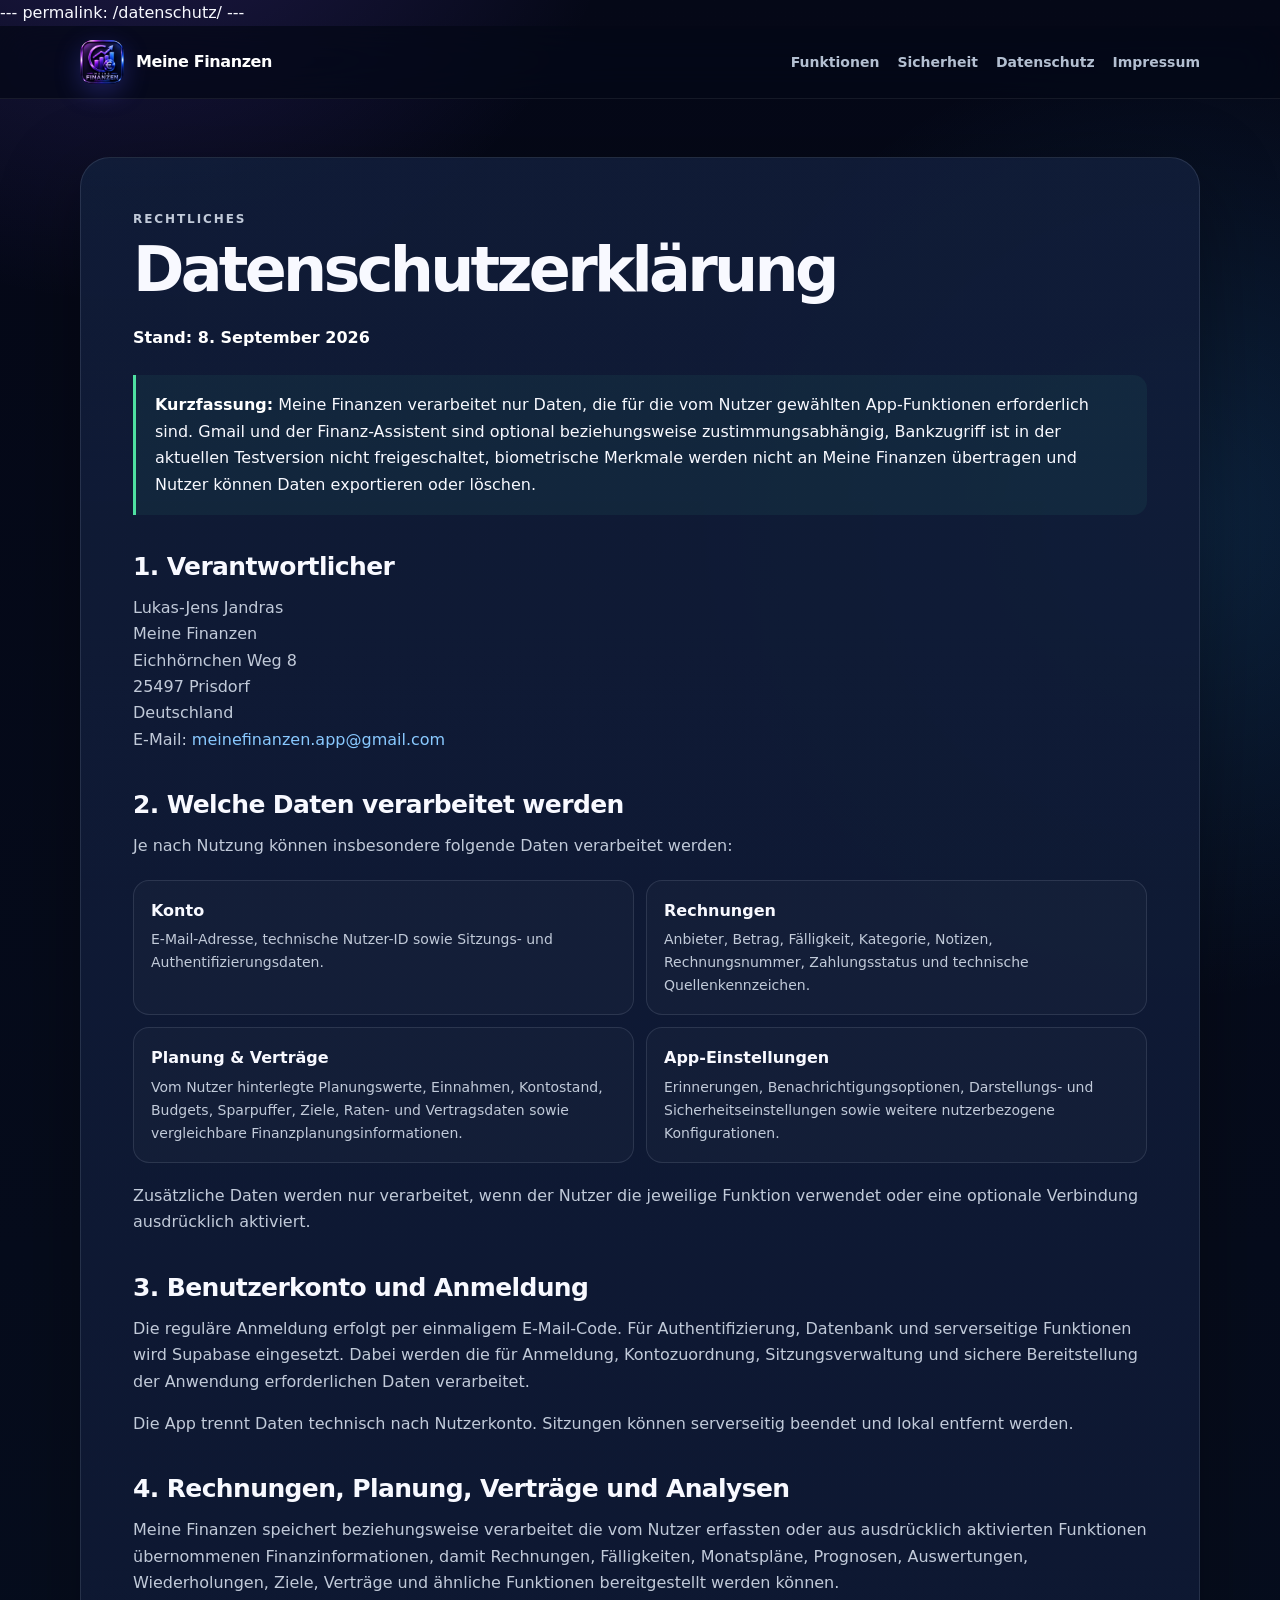
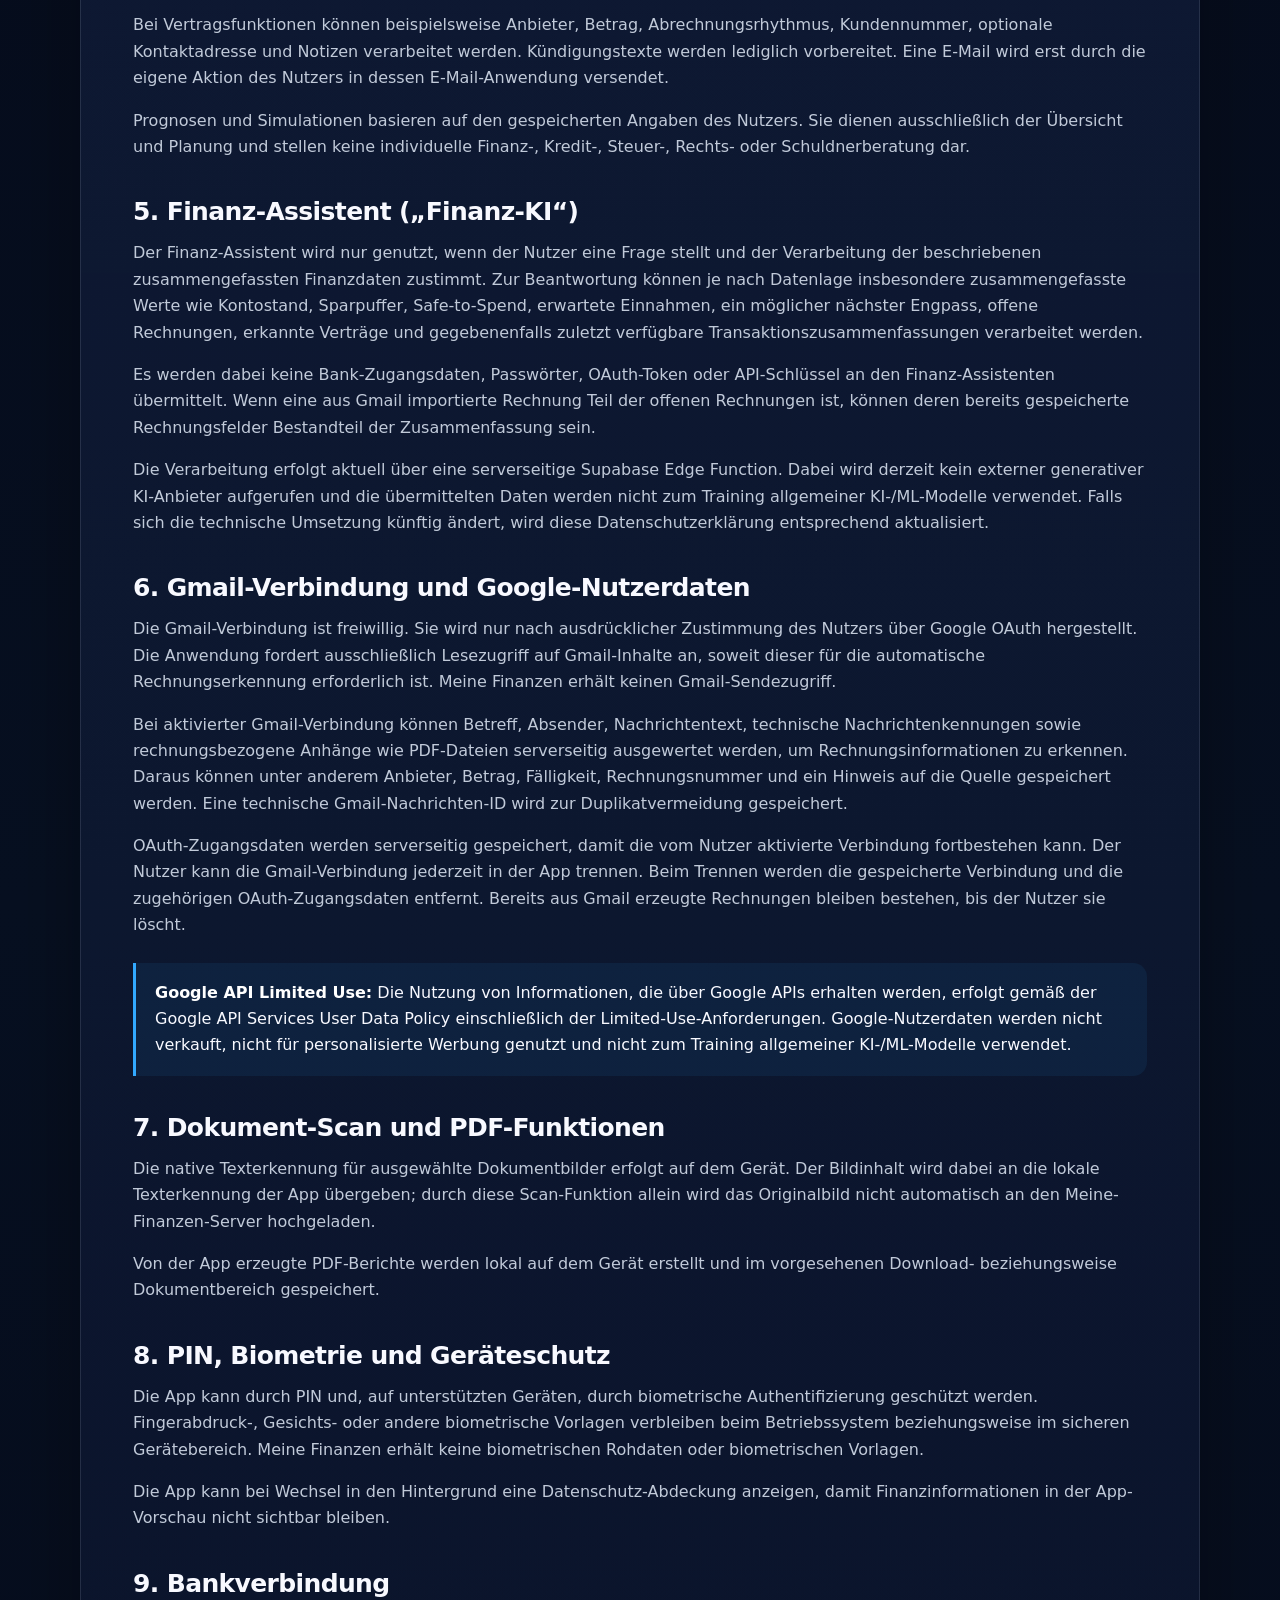
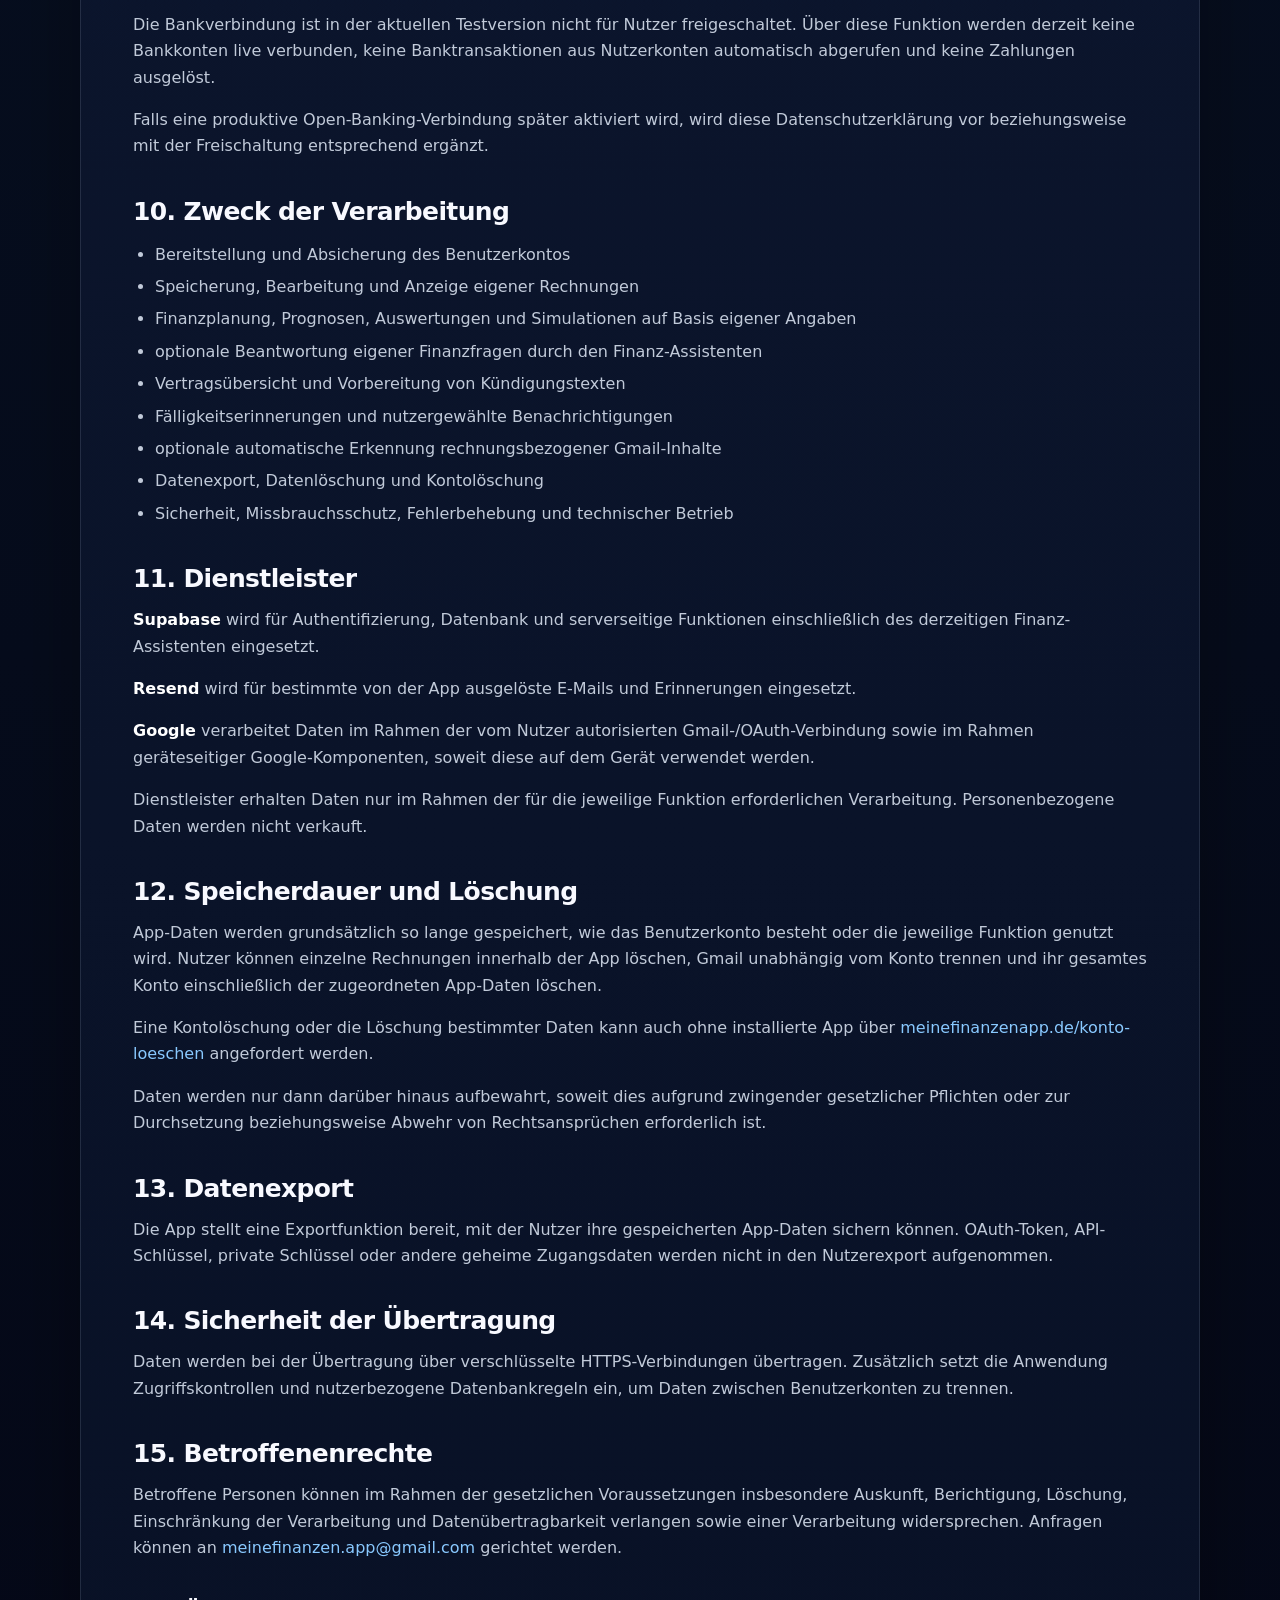
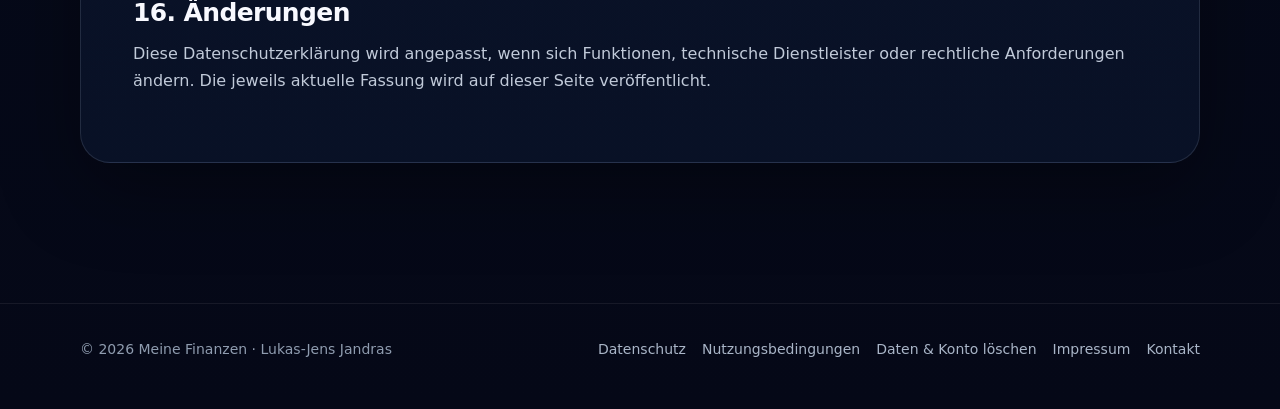
==== commit 1d7096cd: "Disclose finance assistant and contract processing" ====
--- a/datenschutz.html
+++ b/datenschutz.html
@@ -11,7 +11,7 @@
 <link rel="icon" href="/logo.png">
 <link rel="stylesheet" href="/styles.css">
 <title>Datenschutz – Meine Finanzen</title>
-<meta name="description" content="Datenschutzerklärung von Meine Finanzen zu Konto, Finanzdaten, Gmail-Verbindung, lokalen Sicherheitsfunktionen und Löschung.">
+<meta name="description" content="Datenschutzerklärung von Meine Finanzen zu Konto, Finanzdaten, Finanz-Assistent, Gmail-Verbindung, lokalen Sicherheitsfunktionen und Löschung.">
 </head>
 <body>
 
@@ -32,7 +32,7 @@
 <h1>Datenschutzerklärung</h1>
 <p><strong>Stand: 8. September 2026</strong></p>
 
-<div class="note success"><strong>Kurzfassung:</strong> Meine Finanzen verarbeitet nur Daten, die für die vom Nutzer gewählten App-Funktionen erforderlich sind. Gmail ist optional, Bankzugriff ist in der aktuellen Testversion nicht freigeschaltet, biometrische Merkmale werden nicht an Meine Finanzen übertragen und Nutzer können Daten exportieren oder löschen.</div>
+<div class="note success"><strong>Kurzfassung:</strong> Meine Finanzen verarbeitet nur Daten, die für die vom Nutzer gewählten App-Funktionen erforderlich sind. Gmail und der Finanz-Assistent sind optional beziehungsweise zustimmungsabhängig, Bankzugriff ist in der aktuellen Testversion nicht freigeschaltet, biometrische Merkmale werden nicht an Meine Finanzen übertragen und Nutzer können Daten exportieren oder löschen.</div>
 
 <h2>1. Verantwortlicher</h2>
 <p>
@@ -49,7 +49,7 @@
 <div class="dataGrid">
   <div class="dataCard"><b>Konto</b><p>E-Mail-Adresse, technische Nutzer-ID sowie Sitzungs- und Authentifizierungsdaten.</p></div>
   <div class="dataCard"><b>Rechnungen</b><p>Anbieter, Betrag, Fälligkeit, Kategorie, Notizen, Rechnungsnummer, Zahlungsstatus und technische Quellenkennzeichen.</p></div>
-  <div class="dataCard"><b>Planung</b><p>Vom Nutzer hinterlegte Planungswerte, Einnahmen, Kontostand, Budgets, Sparpuffer, Ziele, Raten- und sonstige Finanzplanungsdaten.</p></div>
+  <div class="dataCard"><b>Planung &amp; Verträge</b><p>Vom Nutzer hinterlegte Planungswerte, Einnahmen, Kontostand, Budgets, Sparpuffer, Ziele, Raten- und Vertragsdaten sowie vergleichbare Finanzplanungsinformationen.</p></div>
   <div class="dataCard"><b>App-Einstellungen</b><p>Erinnerungen, Benachrichtigungsoptionen, Darstellungs- und Sicherheitseinstellungen sowie weitere nutzerbezogene Konfigurationen.</p></div>
 </div>
 <p>Zusätzliche Daten werden nur verarbeitet, wenn der Nutzer die jeweilige Funktion verwendet oder eine optionale Verbindung ausdrücklich aktiviert.</p>
@@ -58,60 +58,68 @@
 <p>Die reguläre Anmeldung erfolgt per einmaligem E-Mail-Code. Für Authentifizierung, Datenbank und serverseitige Funktionen wird Supabase eingesetzt. Dabei werden die für Anmeldung, Kontozuordnung, Sitzungsverwaltung und sichere Bereitstellung der Anwendung erforderlichen Daten verarbeitet.</p>
 <p>Die App trennt Daten technisch nach Nutzerkonto. Sitzungen können serverseitig beendet und lokal entfernt werden.</p>
 
-<h2>4. Rechnungen, Planung und Analysen</h2>
-<p>Meine Finanzen speichert die vom Nutzer erfassten oder aus ausdrücklich aktivierten Funktionen übernommenen Finanzinformationen, damit Rechnungen, Fälligkeiten, Monatspläne, Prognosen, Auswertungen, Wiederholungen, Ziele und ähnliche Funktionen bereitgestellt werden können.</p>
+<h2>4. Rechnungen, Planung, Verträge und Analysen</h2>
+<p>Meine Finanzen speichert beziehungsweise verarbeitet die vom Nutzer erfassten oder aus ausdrücklich aktivierten Funktionen übernommenen Finanzinformationen, damit Rechnungen, Fälligkeiten, Monatspläne, Prognosen, Auswertungen, Wiederholungen, Ziele, Verträge und ähnliche Funktionen bereitgestellt werden können.</p>
+<p>Bei Vertragsfunktionen können beispielsweise Anbieter, Betrag, Abrechnungsrhythmus, Kundennummer, optionale Kontaktadresse und Notizen verarbeitet werden. Kündigungstexte werden lediglich vorbereitet. Eine E-Mail wird erst durch die eigene Aktion des Nutzers in dessen E-Mail-Anwendung versendet.</p>
 <p>Prognosen und Simulationen basieren auf den gespeicherten Angaben des Nutzers. Sie dienen ausschließlich der Übersicht und Planung und stellen keine individuelle Finanz-, Kredit-, Steuer-, Rechts- oder Schuldnerberatung dar.</p>
 
-<h2>5. Gmail-Verbindung und Google-Nutzerdaten</h2>
+<h2>5. Finanz-Assistent („Finanz-KI“)</h2>
+<p>Der Finanz-Assistent wird nur genutzt, wenn der Nutzer eine Frage stellt und der Verarbeitung der beschriebenen zusammengefassten Finanzdaten zustimmt. Zur Beantwortung können je nach Datenlage insbesondere zusammengefasste Werte wie Kontostand, Sparpuffer, Safe-to-Spend, erwartete Einnahmen, ein möglicher nächster Engpass, offene Rechnungen, erkannte Verträge und gegebenenfalls zuletzt verfügbare Transaktionszusammenfassungen verarbeitet werden.</p>
+<p>Es werden dabei keine Bank-Zugangsdaten, Passwörter, OAuth-Token oder API-Schlüssel an den Finanz-Assistenten übermittelt. Wenn eine aus Gmail importierte Rechnung Teil der offenen Rechnungen ist, können deren bereits gespeicherte Rechnungsfelder Bestandteil der Zusammenfassung sein.</p>
+<p>Die Verarbeitung erfolgt aktuell über eine serverseitige Supabase Edge Function. Dabei wird derzeit kein externer generativer KI-Anbieter aufgerufen und die übermittelten Daten werden nicht zum Training allgemeiner KI-/ML-Modelle verwendet. Falls sich die technische Umsetzung künftig ändert, wird diese Datenschutzerklärung entsprechend aktualisiert.</p>
+
+<h2>6. Gmail-Verbindung und Google-Nutzerdaten</h2>
 <p>Die Gmail-Verbindung ist freiwillig. Sie wird nur nach ausdrücklicher Zustimmung des Nutzers über Google OAuth hergestellt. Die Anwendung fordert ausschließlich Lesezugriff auf Gmail-Inhalte an, soweit dieser für die automatische Rechnungserkennung erforderlich ist. Meine Finanzen erhält keinen Gmail-Sendezugriff.</p>
 <p>Bei aktivierter Gmail-Verbindung können Betreff, Absender, Nachrichtentext, technische Nachrichtenkennungen sowie rechnungsbezogene Anhänge wie PDF-Dateien serverseitig ausgewertet werden, um Rechnungsinformationen zu erkennen. Daraus können unter anderem Anbieter, Betrag, Fälligkeit, Rechnungsnummer und ein Hinweis auf die Quelle gespeichert werden. Eine technische Gmail-Nachrichten-ID wird zur Duplikatvermeidung gespeichert.</p>
 <p>OAuth-Zugangsdaten werden serverseitig gespeichert, damit die vom Nutzer aktivierte Verbindung fortbestehen kann. Der Nutzer kann die Gmail-Verbindung jederzeit in der App trennen. Beim Trennen werden die gespeicherte Verbindung und die zugehörigen OAuth-Zugangsdaten entfernt. Bereits aus Gmail erzeugte Rechnungen bleiben bestehen, bis der Nutzer sie löscht.</p>
 <div class="note"><strong>Google API Limited Use:</strong> Die Nutzung von Informationen, die über Google APIs erhalten werden, erfolgt gemäß der Google API Services User Data Policy einschließlich der Limited-Use-Anforderungen. Google-Nutzerdaten werden nicht verkauft, nicht für personalisierte Werbung genutzt und nicht zum Training allgemeiner KI-/ML-Modelle verwendet.</div>
 
-<h2>6. Dokument-Scan und PDF-Funktionen</h2>
+<h2>7. Dokument-Scan und PDF-Funktionen</h2>
 <p>Die native Texterkennung für ausgewählte Dokumentbilder erfolgt auf dem Gerät. Der Bildinhalt wird dabei an die lokale Texterkennung der App übergeben; durch diese Scan-Funktion allein wird das Originalbild nicht automatisch an den Meine-Finanzen-Server hochgeladen.</p>
 <p>Von der App erzeugte PDF-Berichte werden lokal auf dem Gerät erstellt und im vorgesehenen Download- beziehungsweise Dokumentbereich gespeichert.</p>
 
-<h2>7. PIN, Biometrie und Geräteschutz</h2>
+<h2>8. PIN, Biometrie und Geräteschutz</h2>
 <p>Die App kann durch PIN und, auf unterstützten Geräten, durch biometrische Authentifizierung geschützt werden. Fingerabdruck-, Gesichts- oder andere biometrische Vorlagen verbleiben beim Betriebssystem beziehungsweise im sicheren Gerätebereich. Meine Finanzen erhält keine biometrischen Rohdaten oder biometrischen Vorlagen.</p>
 <p>Die App kann bei Wechsel in den Hintergrund eine Datenschutz-Abdeckung anzeigen, damit Finanzinformationen in der App-Vorschau nicht sichtbar bleiben.</p>
 
-<h2>8. Bankverbindung</h2>
+<h2>9. Bankverbindung</h2>
 <p>Die Bankverbindung ist in der aktuellen Testversion nicht für Nutzer freigeschaltet. Über diese Funktion werden derzeit keine Bankkonten live verbunden, keine Banktransaktionen aus Nutzerkonten automatisch abgerufen und keine Zahlungen ausgelöst.</p>
 <p>Falls eine produktive Open-Banking-Verbindung später aktiviert wird, wird diese Datenschutzerklärung vor beziehungsweise mit der Freischaltung entsprechend ergänzt.</p>
 
-<h2>9. Zweck der Verarbeitung</h2>
+<h2>10. Zweck der Verarbeitung</h2>
 <ul>
   <li>Bereitstellung und Absicherung des Benutzerkontos</li>
   <li>Speicherung, Bearbeitung und Anzeige eigener Rechnungen</li>
   <li>Finanzplanung, Prognosen, Auswertungen und Simulationen auf Basis eigener Angaben</li>
+  <li>optionale Beantwortung eigener Finanzfragen durch den Finanz-Assistenten</li>
+  <li>Vertragsübersicht und Vorbereitung von Kündigungstexten</li>
   <li>Fälligkeitserinnerungen und nutzergewählte Benachrichtigungen</li>
   <li>optionale automatische Erkennung rechnungsbezogener Gmail-Inhalte</li>
   <li>Datenexport, Datenlöschung und Kontolöschung</li>
   <li>Sicherheit, Missbrauchsschutz, Fehlerbehebung und technischer Betrieb</li>
 </ul>
 
-<h2>10. Dienstleister</h2>
-<p><strong>Supabase</strong> wird für Authentifizierung, Datenbank und serverseitige Funktionen eingesetzt.</p>
+<h2>11. Dienstleister</h2>
+<p><strong>Supabase</strong> wird für Authentifizierung, Datenbank und serverseitige Funktionen einschließlich des derzeitigen Finanz-Assistenten eingesetzt.</p>
 <p><strong>Resend</strong> wird für bestimmte von der App ausgelöste E-Mails und Erinnerungen eingesetzt.</p>
 <p><strong>Google</strong> verarbeitet Daten im Rahmen der vom Nutzer autorisierten Gmail-/OAuth-Verbindung sowie im Rahmen geräteseitiger Google-Komponenten, soweit diese auf dem Gerät verwendet werden.</p>
 <p>Dienstleister erhalten Daten nur im Rahmen der für die jeweilige Funktion erforderlichen Verarbeitung. Personenbezogene Daten werden nicht verkauft.</p>
 
-<h2>11. Speicherdauer und Löschung</h2>
+<h2>12. Speicherdauer und Löschung</h2>
 <p>App-Daten werden grundsätzlich so lange gespeichert, wie das Benutzerkonto besteht oder die jeweilige Funktion genutzt wird. Nutzer können einzelne Rechnungen innerhalb der App löschen, Gmail unabhängig vom Konto trennen und ihr gesamtes Konto einschließlich der zugeordneten App-Daten löschen.</p>
 <p>Eine Kontolöschung oder die Löschung bestimmter Daten kann auch ohne installierte App über <a href="/konto-loeschen/">meinefinanzenapp.de/konto-loeschen</a> angefordert werden.</p>
 <p>Daten werden nur dann darüber hinaus aufbewahrt, soweit dies aufgrund zwingender gesetzlicher Pflichten oder zur Durchsetzung beziehungsweise Abwehr von Rechtsansprüchen erforderlich ist.</p>
 
-<h2>12. Datenexport</h2>
+<h2>13. Datenexport</h2>
 <p>Die App stellt eine Exportfunktion bereit, mit der Nutzer ihre gespeicherten App-Daten sichern können. OAuth-Token, API-Schlüssel, private Schlüssel oder andere geheime Zugangsdaten werden nicht in den Nutzerexport aufgenommen.</p>
 
-<h2>13. Sicherheit der Übertragung</h2>
+<h2>14. Sicherheit der Übertragung</h2>
 <p>Daten werden bei der Übertragung über verschlüsselte HTTPS-Verbindungen übertragen. Zusätzlich setzt die Anwendung Zugriffskontrollen und nutzerbezogene Datenbankregeln ein, um Daten zwischen Benutzerkonten zu trennen.</p>
 
-<h2>14. Betroffenenrechte</h2>
+<h2>15. Betroffenenrechte</h2>
 <p>Betroffene Personen können im Rahmen der gesetzlichen Voraussetzungen insbesondere Auskunft, Berichtigung, Löschung, Einschränkung der Verarbeitung und Datenübertragbarkeit verlangen sowie einer Verarbeitung widersprechen. Anfragen können an <a href="mailto:meinefinanzen.app@gmail.com">meinefinanzen.app@gmail.com</a> gerichtet werden.</p>
 
-<h2>15. Änderungen</h2>
+<h2>16. Änderungen</h2>
 <p>Diese Datenschutzerklärung wird angepasst, wenn sich Funktionen, technische Dienstleister oder rechtliche Anforderungen ändern. Die jeweils aktuelle Fassung wird auf dieser Seite veröffentlicht.</p>
 
 </article></div></main>
